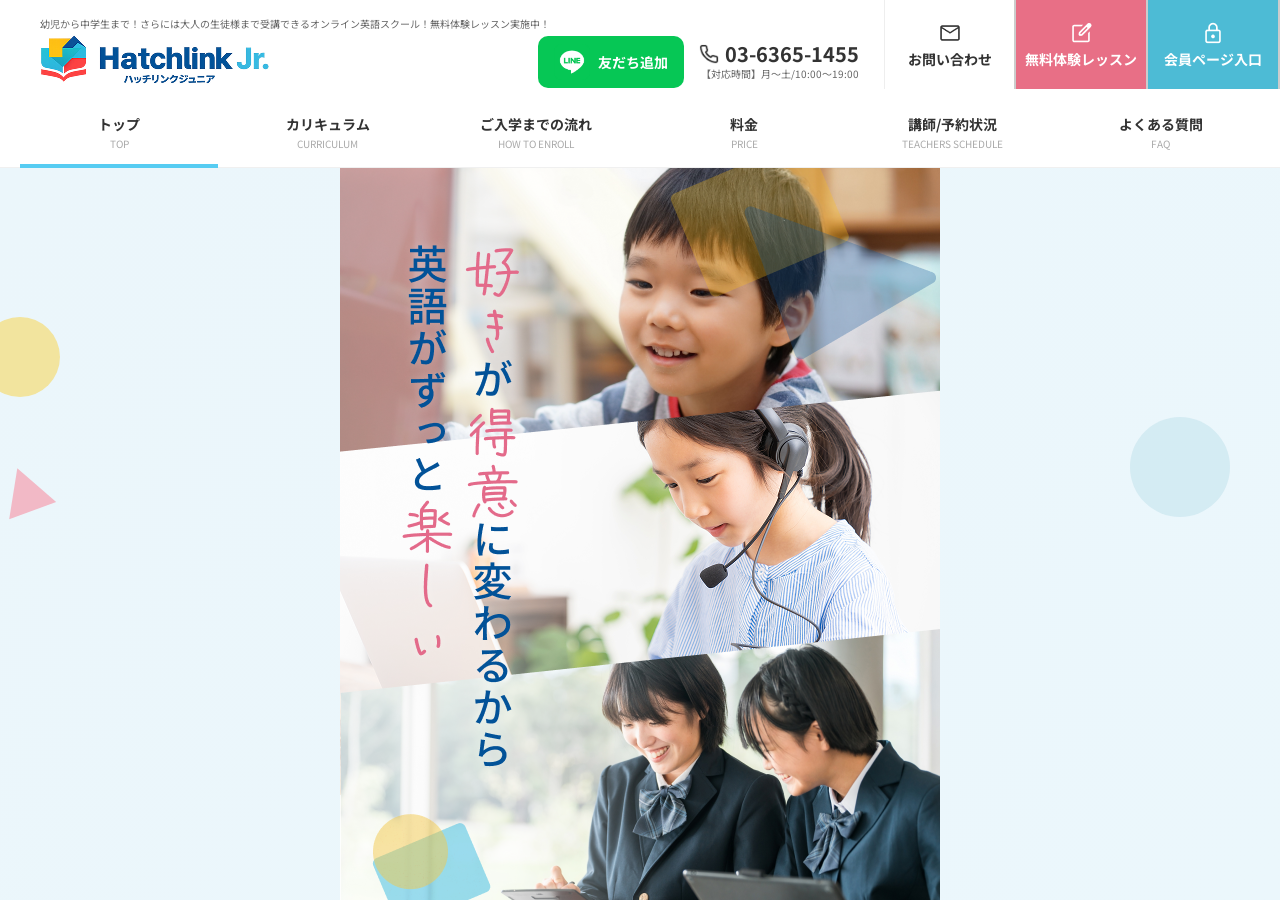
==== index.html @ 466c3172 "responsible" ====
<!DOCTYPE html>
<html lang="ja">
  <head>
    <meta charset="UTF-8" />
    <!-- <meta name="viewport" content="width=device-width, initial-scale=1, maximum-scale=1, user-scalable=no"> -->
    <title>Hatchlink Jr.</title>
    <link
      href="https://fonts.googleapis.com/css2?family=Noto+Sans+JP:wght@400;500;700&family=Oooh+Baby&display=swap"
      rel="stylesheet"
    />
    <link href="https://fonts.googleapis.com/css2?family=Yomogi&display=swap" rel="stylesheet">
    <link rel="stylesheet" href="https://cdnjs.cloudflare.com/ajax/libs/font-awesome/6.0.0-beta3/css/all.min.css">
    <link rel="stylesheet" href="./css/style.css" />
  </head>
  <body >
    <div class="mainfix">
      <div class="mainfix-inner">
        <!-- Header -->
        <header class="site-header">
          <div class="header-inner">
          
            <div class="header-main">
              <p class="top-message">
                幼児から中学生まで！さらには大人の生徒様まで受講できるオンライン英語スクール！無料体験レッスン実施中！
              </p>
    
              <div class="header-main-logo">
                <div class="logo-area">
                  <img src="img/logo.png" alt="Hatchlink Jr." class="logo-img" />
                </div>
                <div class="header-actions">
                  <a href="https://lin.ee/7UckmXd" class="btn-line">
                    <img src="img/line.png" alt="LINE" class="line-img" />
                    友だち追加
                  </a>
                  <div class="mobile-phone-row">
                    <img src="img/phone.png" alt="電話" class="phone-icon">
                    <span class="phone-num">03-6365-1455</span>
                  </div>
                  <div class="header-phone">
                    <div class="phone-row">
                      <img src="img/phone.png" alt="電話" class="phone-icon">
                      <span class="phone-num">03-6365-1455</span>
                    </div>
                    <p class="phone-hours">【対応時間】<br class="br-mobile">月～土/10:00～19:00</p>
                  </div>
                  <div class="action-group">
                    <a href="https://www.hatchlinkjr.com/%E4%BA%8B%E5%8B%99%E5%B1%80%E3%81%8A%E5%95%8F%E3%81%84%E5%90%88%E3%82%8F%E3%81%9B%E3%83%95%E3%82%A9%E3%83%BC%E3%83%A0" class="action-btn btn-contact">
                      <img src="img/Image (2).png" alt="お問い合わせ" class="act-icon">
                      <span class="act-text-first">お問い合わせ</span>
                    </a>
                    <a href="https://www.hatchlinkjr.com/mypage/register" class="action-btn btn-trial">
                      <img src="img/icon_edit.svg fill.png" alt="無料体験レッスン" class="act-icon">
                      <span class="act-text">無料体験レッスン</span>
                    </a>
                    <a href="https://www.hatchlinkjr.com/mypage/login" class="action-btn btn-login">
                      <img src="img/Image (3).png" alt="会員ページ入口" class="act-icon">
                      <span class="act-text">会員ページ入口</span>
                    </a>
                  </div>
                </div>
              </div>
            </div>
            <nav class="main-nav">
              <ul class="main-nav-ul">
                <a href="/">
                  <li class="active">
                    <span class="jp">トップ</span>
                    <span class="en">TOP</span>
                  </li>
                </a>
                <a href="https://www.hatchlinkjr.com/%E3%82%B5%E3%83%BC%E3%83%93%E3%82%B9%E3%81%AB%E3%81%A4%E3%81%84%E3%81%A6">
                  <li>
                    <span class="jp">カリキュラム</span>
                    <span class="en">CURRICULUM</span>
                  </li>
                </a>
                <a href="https://www.hatchlinkjr.com/jr-how-to-enroll">
                  <li>
                    <span class="jp">ご入学までの流れ</span>
                    <span class="en">HOW TO ENROLL</span>
                  </li>
                </a>
                <a href="https://www.hatchlinkjr.com/jr-price-and-course">
                  <li>
                    <span class="jp">料金</span>
                    <span class="en">PRICE</span>
                  </li>
                </a>
                <a href="https://www.hatchlinkjr.com/jr-teachers-schedules">
                  <li>
                    <span class="jp">講師/予約状況</span>
                    <span class="en">TEACHERS SCHEDULE</span>
                  </li>
                </a>
                <a href="https://www.hatchlinkjr.com/faq-%E3%82%88%E3%81%8F%E3%81%82%E3%82%8B%E8%B3%AA%E5%95%8F">
                  <li>
                    <span class="jp">よくある質問</span>
                    <span class="en">FAQ</span>
                  </li>
                </a>
              </ul>
            </nav>
            <div class="mobile-action-row">
              <a href="#" alt="お問い合わせ" class="action-btn btn-horizontal">
                <img src="img/Horizontal Divider.png" alt="お問い合わせ" class="act-icon">
                <span class="act-text-first">メニュー</span>
              </a>
              <a href="https://www.hatchlinkjr.com/%E4%BA%8B%E5%8B%99%E5%B1%80%E3%81%8A%E5%95%8F%E3%81%84%E5%90%88%E3%82%8F%E3%81%9B%E3%83%95%E3%82%A9%E3%83%BC%E3%83%A0" class="action-btn btn-contact">
                <img src="img/Image (2).png" alt="お問い合わせ" class="act-icon">
                <span class="act-text-first">お問い合わせ</span>
              </a>
              <a href="https://www.hatchlinkjr.com/mypage/register" class="action-btn btn-trial">
                <img src="img/icon_edit.svg fill.png" alt="無料体験レッスン" class="act-icon">
                <span class="act-text">無料体験レッスン</span>
              </a>
              <a href="https://www.hatchlinkjr.com/mypage/login" class="action-btn btn-login">
                <img src="img/Image (3).png" alt="会員ページ入口" class="act-icon">
                <span class="act-text">会員ページ入口</span>
              </a>
              </a>
            </div>
            <div class="bl_drawerNav_wrapper" style="top: 163.719px;">
              <button class="bl_drawerClose" type="button" aria-label="メニューを閉じる場合はこちら" aria-hidden="false">メニューを閉じる</button>
              <nav class="bl_drawerNav" aria-hidden="false" id="bl_drawerNav">
                <ul class="bl_drawerList">
                  <li><a href="https://www.hatchlinkjr.com/0116_2/top.html" data-subtitle="TOP">トップ</a></li>
                  <li><a href="https://www.hatchlinkjr.com/%E3%82%B5%E3%83%BC%E3%83%93%E3%82%B9%E3%81%AB%E3%81%A4%E3%81%84%E3%81%A6" data-subtitle="CURRICULUM">カリキュラム</a></li>
                  <li><a href="https://www.hatchlinkjr.com/jr-how-to-enroll" data-subtitle="HOW TO ENROLL">ご入学までの流れ</a></li>
                  <li><a href="https://www.hatchlinkjr.com/jr-price-and-course" data-subtitle="PRICE">料金</a></li>
                  <li><a href="https://www.hatchlinkjr.com/jr-teachers-schedules" data-subtitle="TEACHERS SCHEDULE">講師/予約状況</a></li>
                  <li><a href="https://www.hatchlinkjr.com/faq-%E3%82%88%E3%81%8F%E3%81%82%E3%82%8B%E8%B3%AA%E5%95%8F" data-subtitle="FAQ">よくある質問</a></li>
                </ul>
              </nav>
            </div>
          </div>
        </header>
    
        <!-- Hero Section -->
        <div class="page-grid">
          <div class="left-col" >
            <section class="hero-bg" >
              <div class="shape shape-yellow-circle"></div>
              <div class="shape shape-pink-triangle"></div>
              <div class="shape shape-blue-square"></div>
              <div class="shape shape-blue-circle-small"></div>
    
              <div class="hero-group">
                <div class="hero-text-content">
                  <div class="hero-online">
                    <h1 class="hero-title">オンライン<br>英語スクール</h1>
                    <ul class="point-list">
                      <li>
                        <span class="cursive-point">Point 01</span>
                        幼児〜中学生対象(ファミリーアカウント制度あり)
                      </li>
                      <li>
                        <span class="cursive-point">Point 02</span> 探究学習型アプローチ
                      </li>
                      <li>
                        <span class="cursive-point">Point 03</span>
                        イングリッシュキャンプ定期開催
                      </li>
                    </ul>
                  </div>
                  <div class="main-message">
                    <h2>
                      2026<span class="small">年</span>1<span class="small">月、</span
                      >新・学年別プログラム始動！
                    </h2>
                  </div>
                  <div class="check-list">
                    <p>✓ 文科省新学習指導要領ベース&nbsp;&nbsp;&nbsp;&nbsp;✓ 英検®・英検Jr.®対策レッスン対応</p>
                  </div>
                  <div class="button-center hero-button">
                    <a href="https://www.hatchlinkjr.com/mypage/register" class="btn-curr-cta">
                      <p>無料体験レッスンを受ける</p>
                      <div class="vector-img">
                        <img src="./img/Vector.png" alt="">
                      </div>
                    </a>
                  </div>
                </div>
                
                <div class="allgrades">
                  <div class="grade">
                    <img src="./img/幼児t.png" alt="">
                  </div>
                  <div class="grade">
                    <img src="./img/小1・２t.png" alt="">
                  </div>
                  <div class="grade">
                    <img src="./img/小3・4 (1)t.png" alt="">
                  </div>
                  <div class="grade">
                    <img src="./img/小5・6 (3)t.png" alt="">
                  </div>
                  <div class="grade">
                    <img src="./img/中学生 (1)t.png" alt="">
                  </div>
                </div>
              </div>
            </section>
            <div class="bottom-gray-fill"></div>
          </div>
          <div class="right-col">
            <div class="image-wrapper-pc">
              <img
                src="img/FV-pc.png"
                alt="Smiling Children"
                class="main-visual"
              />
            </div>
            <div class="image-wrapper">
              <img
                src="img/herob2.png"
                alt="Smiling Children"
                class="main-visual"
              />
            </div>
    
    
            <div class="maxwith">
              <div class="maxwith-background">
                <img src="./img/maxwith.png" alt="" class="maxwith-img">
              </div>
    
              <div class="max-hero-text-content">
                <h1 class="max-hero-title">オンライン英語スクール</h1>
                <ul class="max-point-list">
                  <li>
                    <p><span class="max-cursive-point">Point 01</span></p>
                    <p>幼児〜中学生対象(ファミリーアカウント制度あり)</p>
                  </li>
                  <li>
                    <p><span class="max-cursive-point">Point 02</span></p>
                    <p>探究学習型アプローチ</p>
                  </li>
                  <li>
                    <p><span class="max-cursive-point">Point 03</span></p>
                    <p>イングリッシュキャンプ定期開催</p>
                  </li>
                </ul>
                <div class="max-main-message">
                  <h2>
                    2026<span class="small">年</span>1<span class="small">月、</span>新・学年別プログラム始動！
                  </h2>
                </div>
    
                <div class="max-check-list">
                  <p>✓ 文科省新学習指導要領ベース</p>
                  <p>✓ 英検®・英検Jr.®対策レッスン対応</p>
                </div>
                <a href="https://www.hatchlinkjr.com/mypage/register" class="max-hero-cta-btn">
                  <span>無料体験レッスンを受ける&nbsp;</span>
                  <img src="./img/icon_edit.svg fill.png" alt="">
                </a>
              </div>
            </div> 
          
            
            <!-- News Section -->
            <section class="news-section">
              <div class="section-header">
                <span class="section-label">NEWS</span>
                <h3 class="section-title">新着情報</h3>
              </div>
              <div class="news-boder">
                <div class="news-list">
                  <article class="news-item">
                    <div class="news-meta">
                      <span class="date">2025.12.28</span>
                      <span class="tag tag-blue">休校日のお知らせ</span>
                    </div>
                    <p class="news-body">
                      【重要】2025年
                      年末年始のサポート窓口休業のお知らせ　休業日：12月25日（木）、および12月30日（火）〜1月4日（日）／年始は1月5日（月）より順次サポート業務を再開いたします。期間中はご不便をおかけいたしますが、何卒ご理解いただきますようお願い申し上げます。
                    </p>
                  </article>
                  <article class="news-item">
                    <div class="news-meta">
                      <span class="date">2025.12.28</span>
                      <span class="tag tag-blue">おすすめ</span>
                    </div>
                    <p class="news-body">
                      【受付開始!】2026年春ジュニアキャンプinバコロド開催決定&オンライン説明会のご案内
                    </p>
                  </article>
                  <article class="news-item">
                    <div class="news-meta">
                      <span class="date">2025.12.28</span>
                      <span class="tag tag-blue">お知らせ</span>
                    </div>
                    <p class="news-body">ホームページをリニューアルしました</p>
                  </article>
                </div>
              </div>
            </section>
    
            <!-- Curriculum Section -->
            <section class="curriculum-section">
              <div class="curr-header-wrap">
                <div class="section-header">
                  <span class="section-label">CURRICULUM</span>
                  <h3 class="section-title">学年から探す</h3>
                </div>
              </div>
              
              <div class="book-carousel-re">
                <div class="book-card blue">
                  <img src="./img/小5・6.png" alt="">
                </div>
      
                <div class="book-card yellow">
                  <img src="./img/小5・6 (1).png" alt="">
                </div>
      
                <div class="book-card red">
                  <img src="./img/小3・4.png" alt="">
                </div>
                
                <div class="book-card green">
                  <img src="./img/小5・6 (2).png" alt="">
                </div>
      
                <div class="book-card orange">
                  <img src="./img/中学生.png" alt="">
                </div>
              </div>
    
              <div class="curr-footer">
                <p class="curr-note">『できる』が増えたら、次の学年へ</p>
                <div class="button-center">
                  <a href="https://www.hatchlinkjr.com/mypage/register" class="btn-curr-cta">
                    <p>無料体験レッスンを受ける</p>
                    <div class="vector-img">
                      <img src="./img/Vector.png" alt="">
                    </div>
                  </a>
                </div>
              </div>
            </section>
            <section class="threechild-section">
              <img src="./img/threechild.png" alt="" class="threechild-section-img">
            </section>
    
            <!-- Event n etc. Section -->
            <div class="event-voice-cta-container">
              <!-- Event Section -->
              <section class="event-section">
                <div class="event-header">
                  <span class="event-label">| EVENT</span>
                  <h3 class="event-title">イベント情報</h3>
                  <p class="event-desc">
                    ハッチリンクジュニアでは、
                    定期的に楽しく魅力的なイベントを多数開催しています。ぜひチェックしてみてください！
                  </p>
                </div>
                <div class="event-carousel">
                  <div class="event-carousel-wrapper">
                    <div class="carousel-event-image">
                      <img src="./img/carasel2-1.png" alt="交流会イベント">
                    </div>
                    <div class="carousel-event-image">
                      <img src="img/carasel2-2.png" alt="" />
                    </div>
                    <div class="carousel-event-image">
                      <img src="./img/carasel2-3.png" alt="">
                    </div>
                    <div class="carousel-event-image">
                      <img src="./img/carasel2-1.png" alt="交流会イベント">
                    </div>
                    <div class="carousel-event-image">
                      <img src="img/carasel2-2.png" alt="" />
                    </div>
                    <div class="carousel-event-image">
                      <img src="./img/carasel2-3.png" alt="">
                    </div>
                    <div class="carousel-event-image">
                      <img src="./img/carasel2-1.png" alt="交流会イベント">
                    </div>
                    <div class="carousel-event-image">
                      <img src="img/carasel2-2.png" alt="" />
                    </div>
                    <div class="carousel-event-image">
                      <img src="./img/carasel2-3.png" alt="">
                    </div>
                  </div>
                </div>
                
                    <button class="carousel-nav nav-left">
                      <svg width="8" height="14" viewBox="0 0 8 14" fill="none">
                        <path d="M7 1L1 7L7 13" stroke="#56ccf2" stroke-width="2" stroke-linecap="round"/>
                      </svg>
                    </button>
    
                    <button class="carousel-nav nav-right">
                      <svg width="8" height="14" viewBox="0 0 8 14" fill="none">
                        <path d="M1 1L7 7L1 13" stroke="#56ccf2" stroke-width="2" stroke-linecap="round"/>
                      </svg>
                    </button>
                  
                  <!-- Diagonal blue overlay -->
                  <div class="bluetrangle">
                    <img src="./img/bluetrangle.png" alt="">
                  </div>
                </section>
            </div>
    
            <section class="study-section">
              <img src="./img/study(PC).png" alt="" class="study-pc-img">
              <img src="./img/study.png" alt="" class="study-img">
              <img src="./img/study(sp).png" alt="" class="study-sp-img">
            </section>
    
            <!-- Reasons Section -->
              <div class="reasons-header">
                <div class="reasons-label-wrap">
                  <span class="reasons-label">REASONS</span>
                </div>
                <h3 class="reasons-title">
                  選ばれる <span class="num">5</span> つの理由
                </h3>
              </div>
      
              <div class="reason-separator"></div>
      
              <div class="reason-block">
                <div class="reason-num"><img src="./img/01.png" alt=""></div>
                <div class="reason-text-area">
                  <h4 class="reason-head">確かな学習効果</h4>
                  <p class="reason-sub">
                    新学習指導要領をベースにした「使える」カリキュラム
                  </p>
                  <p class="reason-desc">
                    "聞く"、"話す"に加え、学習指導要領で重要視される"読む"、"書く"の力もバランスよく育成。英語４技能を総合的に伸ばすことができます。
                  </p>
                </div>
                <div class="reason-img-area">
                  <img src="img/reason1.png" alt="学習効果" />
                </div>
              </div>
      
              <div class="reason-separator"></div>
      
              <div class="reason-block">
                <div class="reason-num"><img src="./img/02.png" alt=""></div>
                <div class="reason-text-area">
                  <h4 class="reason-head">知的好奇心を刺激</h4>
                  <p class="reason-sub">英語で学ぶ「探究学習」イベント</p>
                  <p class="reason-desc">
                    Science, Coding,
                    Artなど、子どもの「知りたい！」を引き出す特別レッスンを定期開催。英語"を"学ぶだけでなく、英語"で"学ぶ楽しさを体験し、思考力や表現力を育みます。
                  </p>
                </div>
                <div class="reason-img-area">
                  <img src="img/reason2.png" alt="探究学習" />
                </div>
              </div>
      
              <div class="reason-separator"></div>
      
              <div class="reason-block">
                <div class="reason-num"><img src="./img/03.png" alt=""></div>
                <div class="reason-text-area">
                  <h4 class="reason-head">最良の伴走者</h4>
                  <p class="reason-sub">児童専門のプロ講師陣と日本人サポート</p>
                  <p class="reason-desc">
                    採用率5%の厳しい審査をパスした、子ども教育のプロフェッショナルが担当。一人ひとりの個性やレベルに合わせ、明るく楽しく、そして熱心に指導を行います。
                  </p>
                </div>
                <div class="reason-img-area">
                  <img src="img/reason3.png" alt="プロ講師" />
                </div>
              </div>
      
              <div class="reason-separator"></div>
      
              <div class="reason-block">
                <div class="reason-num"><img src="./img/04.png" alt=""></div>
                <div class="reason-text-area">
                  <h4 class="reason-head">無料シェア</h4>
                  <p class="reason-sub">ご家族シェア・兄弟シェア可能</p>
                  <p class="reason-desc">
                    兄弟姉妹、ご両親など、1つのアカウントを家族みんなでシェアできます。無駄なくお得に、家族全員で英会話を楽しむことができます。
                  </p>
                </div>
                <div class="reason-img-area">
                  <img src="img/reason4.png" alt="家族シェア" />
                </div>
              </div>
      
              <div class="reason-separator"></div>
      
              <div class="reason-block">
                <div class="reason-num"><img src="./img/05.png" alt=""></div>
                <div class="reason-text-area">
                  <h4 class="reason-head">英検対策</h4>
                  <p class="reason-sub">
                    初めての英検®︎合格から、その先のアカデミックな英語へ
                  </p>
                  <p class="reason-desc">
                    英検®︎Jr.から英検®︎5級〜2級まで、各レベルに合わせた試験対策レッスンをご用意しました。合格のテクニックだけでなく、実践で"使える"本当の英語力を同時に養います。
                  </p>
                </div>
                <div class="reason-img-area">
                  <img src="img/reason5.png" alt="英検対策" />
                </div>
              </section>
            </div>
            
            <!-- Teachers Section -->
            <section class="teachers-section">
              <img src="./img/Rectangle 62.png" alt="" class="teachers-img">
              <div class="teachers-inner">
                <div class="teachers-header-area">
                  <div class="teachers-header">
                    <div class="teachers-label-wrap">
                      <span class="teachers-label">TEACHERS</span>
                    </div>
                    <h3 class="teachers-title">講師紹介</h3>
                  </div>
                </div>
      
                <div class="teacher-intro-box">
                  <h2>ハッチリンクジュニアの<br />英語講師ってどんな人？</h2>
                  <div class="cloud-abosolute">
                    <img src="./img/cloud.png" alt="">
                  </div>
                </div>
      
                <p class="teacher-lead-text">
                  教員資格保持者を中心に、元気で明るく、子供さんの気持ちによりそう講師陣
                </p>
      
                <div class="teacher-points-list">
                  <div class="point-item">
                    <div class="point-icon-wrapper">
                      <span class="point-check">✔</span>
                    </div>
                    <div class="point-content">
                      <h4 class="point-title">高い英語指導力</h4>
                      <p class="point-desc">
                        教職課程修了者やTESOL・TEFL等の資格を持つ講師が、正確で分かりやすい英語指導を行います。
                      </p>
                    </div>
                  </div>
      
                  <div class="point-item">
                    <div class="point-icon-wrapper">
                      <span class="point-check">✔</span>
                    </div>
                    <div class="point-content">
                      <h4 class="point-title">
                        子どもたちへの指導に情熱を持つ講師陣
                      </h4>
                      <p class="point-desc">
                        子どもたちに英語を教えたいという強い想いを持ち、学びを大切にする姿勢でレッスンを提供します。
                      </p>
                    </div>
                  </div>
      
                  <div class="point-item">
                    <div class="point-icon-wrapper">
                      <span class="point-check">✔</span>
                    </div>
                    <div class="point-content">
                      <h4 class="point-title">
                        子どもが大好きで、目線に立ったレッスン
                      </h4>
                      <p class="point-desc">
                        子どもの気持ちを理解し、一人ひとりのレベルや性格に合わせたやさしく丁寧な指導が特長です。
                      </p>
                    </div>
                  </div>
      
                  <div class="point-item">
                    <div class="point-icon-wrapper">
                      <span class="point-check">✔</span>
                    </div>
                    <div class="point-content">
                      <h4 class="point-title">
                        安心して学べるコミュニケーション力
                      </h4>
                      <p class="point-desc">
                        明るく親しみやすい講師が、英語が初めてのお子さまでも安心して参加できる雰囲気を作ります。
                      </p>
                    </div>
                  </div>
                </div>
      
                <div class="steps-container">
                  <h3 class="steps-main-title">＼ デビューまでのステップ ／</h3>
      
                  <div class="steps-grid">
                    <div class="step-card">
                      <div class="step-header">
                        <span class="step-cursive">Step 01</span>
                        <span class="step-label">厳選な採用基準</span>
                      </div>
                      <div class="step-body">
                        <ul>
                          <li>書類審査</li>
                          <li>２度の面接</li>
                          <li>デモ授業</li>
                        </ul>
                      </div>
                    </div>
      
                    <div class="step-card">
                      <div class="step-header">
                        <span class="step-cursive">Step 02</span>
                        <span class="step-label">OJT研修30時間</span>
                      </div>
                      <div class="step-body">
                        <p class="step-text">
                          日本の子供達へ<br />指導欲・適正の<br />見極め
                        </p>
                      </div>
                    </div>
      
                    <div class="step-card">
                      <div class="step-header">
                        <span class="step-cursive">Step 03</span>
                        <span class="step-label">実地研修50時間</span>
                      </div>
                      <div class="step-body">
                        <p class="step-text">
                          年齢・レベル別<br />コーチング技術<br />の向上
                        </p>
                      </div>
                    </div>
                  </div>
                </div>
              </div>
            </section>
      
            <!-- Satisfaction Section -->
            <section class="satisfaction-section">
              <!-- <div class="satisfaction-section-img"> -->
                <img src="./img/semi.png" alt="" class="satisfaction-header">
              <!-- </div> -->
      
            </section>
            <!-- Promo Side Column Section -->
            <div class="promo-column">     
              <article class="promo-card">
                <div class="promo-img-wrapper"> 
                  <img
                    src="img/computer.png"
                    alt="Family using laptop"
                    class="promo-img"
                  />
                </div>
                <div class="promo-content">
                  <h4 class="promo-sub">1つのアカウントで家族みんな楽しめる！</h4>
                  <h3 class="promo-title">アカウントシェアのご紹介</h3>
      
                  <p class="promo-text">
                    1つの会員アカウントで、ご兄弟、ご家族の方々もご受講が可能です。ハッチリンクジュニアは子供専用オンライン英会話スクールですがお母様、お父様もアカウントを共有し英会話レッスンを受講することが出来ます。
                  </p>
                  <p class="promo-text">
                    例えば月16回プランを選んで、月曜日・水曜日は一番上のお兄ちゃん、金曜日は下のお子さん、土曜日はお父さん！なんてことにも1つのアカウントで可能です。
                  </p>
                  <p class="promo-text">
                    親御様がご受講される際の大人向け英会話教材も多数ご用意しております。
                  </p>
                </div>
              </article>
      
              
              <article class="promo-card">
                <div class="promo-img-wrapper">
                  
                  <img
                    src="./img/promo-test.png"
                    alt="English Test Paper"
                    class="promo-img"
                  />
                </div>
                <div class="promo-content">
                  <h4 class="promo-sub">
                    英検合格のプロが、お子様の「自学自習」を徹底サポート。
                  </h4>
                  <h3 class="promo-title">英検コーチングプログラム</h3>
      
                  <p class="promo-text">
                    オンラインレッスンに「コーチング」をプラス。お子様に合わせた学習計画と丁寧な課題添削で、合格まで迷わせません。苦手なパートを自信に変える、新しい学びのカタチ。
                  </p>
      
                  <div class="promo-btn-wrapper">
                    <a href="#" class="btn-promo-pink">
                      プログラムの全容はこちら <span class="arrow">></span>
                    </a>
                  </div>
                </div>
              </article>
      
                <!-- Voice Section -->
                <section class="voice-section">
                  <div class="voice-header-container">
                    <div class="voice-header">
                      <span class="voice-label">| VOICE</span>
                      <h3 class="voice-title">お客様の声</h3>
                    </div>
                  </div>
      
                  <div class="voice-list">
                    <div class="voice-card left">
                      <p class="voice-text">
                        あんなに人見知りだった子<br />
                        が、今では<span class="marker">先生と笑いながら</span><br />
                        話しています
                      </p>
                      <p class="voice-meta">5歳・母</p>
                    </div>
      
                    <div class="voice-card right">
                      <p class="voice-text">
                        学校の英語の授業で<span class="marker">自信満々</span><br />
                        <span class="marker">に発言している</span>と聞き、驚い<br />
                        ています
                      </p>
                      <p class="voice-meta">小4・父</p>
                      <span class="voice-tail right"></span>
                    </div>
      
                    <div class="voice-card left">
                      <p class="voice-text">
                        <span class="marker">英検準2級に一発合格！</span>本人<br />
                        の興味に合わせた話題を振っ<br />
                        てくれるので、反抗期でも楽<br />
                        しく続いています
                      </p>
                      <p class="voice-meta">中2・母</p>
                    </div>
                  </div>
      
                  <!-- CTA inside voice section -->
                </section>
                <div class="voice-cta-area">
                  <img src="./img/CTA.png" alt="" class="cta-bg-img" />
                  <div class="voice-cta-content">
                    <div class="voice-future">
                      <p>さあ、英語の先にある</p>
                      <p class="voice-future-font">ワクワクする未来へ</p>
                    </div>
                    <p class="voice-cta-desc">
                      まずは2回の無料体験レッスンで、英語が<br />
                      "楽しい"に変わるのを感じてみませんか。
                    </p>
                    <a href="https://www.hatchlinkjr.com/mypage/register" class="btn-voice-cta">
                      <span>無料体験レッスンを受ける&nbsp;</span>
                      <img src="./img/icon_edit.svg fill.png" alt="">
                    </a>
                  </div>
                </div>
      
            <!-- Promo Banners Section -->
      <div class="banner-promo-section">
      
      <div class="banner-top-area">
        <div class="banner-col-left">
          <a href="#" class="promo-link">
            <img src="./img/Link1.png" alt="User Voices" class="banner-img border-style" />
          </a>
          <a href="#" class="promo-link">
            <img src="./img/link5.png" alt="Textbooks" class="banner-img" />
          </a>
          <a href="#" class="promo-link">
            <img src="./img/Link3.png" alt="Campaign" class="banner-img" />
          </a>
        </div>
      
        <div class="banner-col-right">
          <a href="#" class="promo-link">
            <img src="./img/link4.png" alt="Hatchlink Baby" class="banner-img border-style" />
          </a>
        </div>
      </div>
      
      <div class="banner-bottom-area">
        <a href="#" class="promo-link">
          <img src="./img/link1 (1).png" alt="Grade 5-6 Course" class="banner-img border-style" />
        </a>
      </div>
      
      </div>
      <div class="column-footer-section">
      
      <div class="footer-content-gray">
        <div class="footer-top-links">
          <a href="https://www.hatchlinkjr.com/0116_2/top.html">子供英会話TOP</a>
          <a href="https://www.hatchlinkjr.com/mypage/login">会員ページ</a>
          <a href="https://www.hatchlinkjr.com/mypage/register">無料会員登録</a>
        </div>
      
        <div class="footer-cols">
          <div class="fc-left">
            <div class="fc-group">
              <a href="https://www.hatchlinkjr.com/%E3%82%B5%E3%83%BC%E3%83%93%E3%82%B9%E3%81%AB%E3%81%A4%E3%81%84%E3%81%A6">カリキュラム</a>
              <a href="https://www.hatchlinkjr.com/jr-price-and-course">料金</a>
              <a href="https://www.hatchlinkjr.com/jr-how-to-enroll">ご入学までの流れ</a>
              <a href="https://www.hatchlinkjr.com/jr-teachers-schedules">講師紹介</a>
            </div>
      
            <div class="fc-group">
              <a href="https://aoba-bbt.global/">会社概要</a>
              <a href="https://www.hatchlinkjr.com/%E7%89%B9%E5%AE%9A%E5%95%86%E5%8F%96%E5%BC%95%E6%B3%95%E3%81%AB%E5%9F%BA%E3%81%A5%E3%81%8F%E8%A1%A8%E8%A8%98">特定商取引法に基づく表記</a>
              <a href="https://www.hatchlinkjr.com/%E7%89%B9%E5%AE%9A%E5%95%86%E5%8F%96%E5%BC%95%E6%B3%95%E3%81%AB%E5%9F%BA%E3%81%A5%E3%81%8F%E8%A1%A8%E8%A8%98">利用規約</a>
              <a href="https://www.hatchlinkjr.com/%E3%83%97%E3%83%A9%E3%82%A4%E3%83%90%E3%82%B7%E3%83%BC%E3%83%9D%E3%83%AA%E3%82%B7%E3%83%BC">プライバシーポリシー</a>
              <a href="https://www.hatchlinkjr.com/blog/2022%E5%B9%B4%E5%A4%8F%E4%BC%91%E3%81%BF%E3%82%AA%E3%83%B3%E3%83%A9%E3%82%A4%E3%83%B3%E3%82%B8%E3%83%A5%E3%83%8B%E3%82%A2%E3%82%AD%E3%83%A3%E3%83%B3%E3%83%97%E9%96%8B%E5%82%AC%E6%B1%BA%E5%AE%9A/">夏休みオンライン・ジュニアキャンプ</a>
            </div>
      
            <div class="fc-group">
              <a href="https://www.hatchlinkjr.com/%E4%BA%8B%E5%8B%99%E5%B1%80%E3%81%8A%E5%95%8F%E3%81%84%E5%90%88%E3%82%8F%E3%81%9B%E3%83%95%E3%82%A9%E3%83%BC%E3%83%A0">メールでお問い合わせ</a>
              <a href="https://www.facebook.com/hatchlinkjr">Facebook</a>
              <a href="https://www.instagram.com/hatchlink_junior/">Instagram</a>
            </div>
          </div>
      
          <div class="fc-right">
            <div class="fc-group">
              <a href="https://www.hatchlinkjr.com/faq-%E3%82%88%E3%81%8F%E3%81%82%E3%82%8B%E8%B3%AA%E5%95%8F">よくある質問/FAQ</a>
              <a href="https://www.hatchlinkjr.com/%E3%83%86%E3%82%AD%E3%82%B9%E3%83%88%E3%83%96%E3%83%83%E3%82%AF">おすすめ英語教材</a>
            </div>
      
            <div class="fc-group spacer-1">
              <a href="https://www.hatchlinkjr.com/news_release/160">第12回スピーチコンテスト</a>
              <a href="https://www.hatchlinkjr.com/news_release/17">フィリピンの子供達と英語文通</a>
            </div>
      
            <div class="fc-group spacer-2">
              <a href="https://www.hatchlinkjr.com/blog/">公式ブログ</a>
              <a href="https://www.hatchlinkjr.com/%E3%81%8A%E5%8F%8B%E9%81%94%E7%B4%B9%E4%BB%8B%E7%89%B9%E5%85%B8">お友達紹介特典</a>
              <a href="https://www.hatchlinkjr.com/school">学校・塾向けサービス</a>
            </div>
          </div>
        </div>
      
        <div class="footer-ssl-info">
          <p>
            SSLによるセキュリティ通信当サイトでは、お客様が入力された 個人情報を安全に送受信するために、<br>
            SSL (Secure SocketLayer)を利用した 暗号化通信を採用しています
          </p>
        </div>
      </div>
      
      <div class="footer-copyright-bar">
        © 2010-2026 こども専用オンライン英会話 ハッチリンクジュニア
      </div>
      
      </div>
                </div>
          </div>
        </div>
      </div>
    </div>

    <script src="js/top.js"></script>
    <!-- <script>
  document.addEventListener('keydown', function(e) {
    if ((e.ctrlKey || e.metaKey) && (e.key === '+' || e.key === '-' || e.key === '=')) {
        e.preventDefault(); // blocks zoom in/out
    }
});

document.addEventListener('wheel', function(e) {
    if (e.ctrlKey) {
        e.preventDefault(); // blocks zoom with Ctrl + mouse wheel
    }
}, { passive: false });
    </script> -->
  </body>
  
</html>
---- css/style.css ----
/* --- Global Styles --- */
* {
  margin: 0;
  padding: 0;
  box-sizing: border-box;
}


html, body {
  margin: 0;
  padding: 0;
  overflow: hidden;
  width: 100%;
  height: 100%;
}

#wrapper {
  position: fixed;
  top: 0;
  left: 0;
  width: 100%;
  height: 100%;
  background-color: #f0f0f0;
  display: flex;
  justify-content: center;
  align-items: center;
}



body {
  font-family: "Noto Sans JP", sans-serif;
  color: #333;
  background-color: #888;
  padding: 0;
  margin: 0;
  overflow-x: hidden;
  width: 100%;
  max-width: 100%;
  /* overflow-y: hidden; */
}

img {
  display: flex;
}

header {
  padding: 0;
  margin: 0;
}

a {
  text-decoration: none;
  color: inherit;
}

ul {
  list-style: none;
}

.mainfix {
  height: 100vh;          /* 常に画面基準 */															
overflow: hidden;       /* はみ出しを切る */														
position: relative;	
}

.mainfix-inner {
  position: absolute;														
  inset: 0;														
  display: flex;														
  justify-content: center;														
  align-items: center;	
}

/* --- Header --- */
.site-header {
  background: #fff;
  width: 100%;
  border-bottom: 1px solid #f0f0f0;
  position: fixed;
  top: 0;
  left: 0;
  z-index: 100;
}

.header-inner {
  width: 100%;
  margin: 0 auto;
  padding: 0 0 0 20px ;
}

.top-message {
  font-size: 10px;
  color: #666;
  position: absolute;
  top: 16px;
  left: 40px;
  z-index: 100;
}

.header-main {
  display: flex;
  justify-content: space-between;
  align-items: center;
}

.header-main-logo {
  width: 100%;
  display: flex;
  justify-content: space-between;
}

.logo-img {
  height: 50px;
  width: auto;
  margin-top: 35px;
  margin-left: 20px;
}

.header-actions {
  display: flex;
  align-items: center;
  gap: 15px;
  position: relative;
}

.btn-line {
  margin-top: 35px;
  background-color: #06c755;
  color: #fff;
  font-weight: bold;
  font-size: 14px;
  padding: 8px 16px;
  border-radius: 10px;
  display: flex;
  align-items: center;
  gap: 8px;
  transition: opacity 0.2s;
}

.btn-line:hover {
  opacity: 0.9;
}

.study-section img {
  width: 100%;
}

.study-img {
  display: none;
}

.teachers-section img {
  width: 100%;
}

.satisfaction-header {
  width: 100%;
}

.line-img {
  height: 36px;
  width: auto;
  display: block;
}

.header-phone {
  text-align: right;
  margin-top: 35px;
  margin-right: 10px;
}


.hero-button {
  margin-top: 18px !important;
  justify-content: start !important;
}

.phone-row {
  font-size: 20px;
  font-weight: 700;
  line-height: 1;
  display: flex;
  align-items: center;
  gap: 6px;
}

.phone-icon {
  width: 20px;
  height: 20px;
  object-fit: contain;
  display: inline-block;
  vertical-align: middle;
}

.phone-hours {
  font-size: 10px;
  color: #666;
  margin-top: 2px;
}

.action-group {
  display: flex;
}

.action-btn {
  width: 132px;
  height: 89px;
  display: flex;
  flex-direction: column;
  align-items: center;
  justify-content: center;
  font-size: 10px;
  font-weight: 700;
  transition: opacity 0.2s;
  cursor: pointer;
  border-right: 2px solid #CCC;
}

.threechild-section-img {
  width: 100%;
}

.threechild-section {
  width: 100%;
}

.mobile-action-row .action-btn {
  width: 25%;
  /* height: 74px; */
  height: 57px;
}

.mobile-action-row .act-text {
  font-size: 10px;
}

.mobile-action-row .act-text-first {
  font-size: 10px;
}

.mobile-action-row .act-icon {
  margin-bottom: 0px;
  width: 25%;
}

.btn-horizontal .act-icon {
  width: 24px;
}

.action-btn:hover {
  opacity: 0.8;
}

.act-icon {
  font-size: 18px;
  margin-bottom: 4px;
  width: 24px;
  height: 24px;
  object-fit: contain;
  display: inline-block;
  vertical-align: middle;
}

.act-text {
  font-size: 14px;
  font-weight: 700;
  color: #fff;
}

.act-text-first {
  font-size: 14px;
  font-weight: 700;
  color: #333;
}

.btn-contact {
  background: #fff;
  color: #333;
  border-left: 1px solid #eee;
}

.btn-trial {
  background: #e86f86;
  color: #fff;
}

.btn-login {
  background: #4dbbd5;
  color: #fff;
}

.main-nav ul {
  display: flex;
  justify-content: space-between;
}

.main-nav-ul {
  display: flex;
}


.main-nav-ul a {
  width: 16%;
}
.main-nav {
  margin-right: 20px;
}

.main-nav li {
  flex: 1;
  text-align: center;
  padding: 25px 0 16px 0;
  cursor: pointer;
  position: relative;
  transition: all 0.2s;
}

.main-nav li:hover .jp {
  color: #4dbbd5;
}

.main-nav li.active::after {
  content: "";
  position: absolute;
  bottom: -1px;
  left: 0;
  width: 100%;
  height: 4px;
  background: #56ccf2;
}

.main-nav .jp {
  display: block;
  font-size: 14px;
  font-weight: 700;
  color: #333;
}

.main-nav .en {
  display: block;
  font-size: 10px;
  color: #aaa;
  margin-top: 2px;
}

/* --- Layout Grid --- */
.page-grid {
  display: flex;
  width: 100%;
  max-width: 1920px;
  margin: 0 auto;
  background: #fff;
  min-height: 100vh;
  position: relative;
  overflow-x: hidden;
  box-sizing: border-box;
}

.left-col {
  background: linear-gradient(135deg, #ebf6fb 0%, #ebf7fc 100%);
  width: 100%;
  height: 100vh;
  flex-direction: column;
  top: 167px;
  position: fixed;
}

.right-col {
  right: calc(-324.923px + 25.031vw);
  /* right: 0px;  */
  max-width: 760px ; 
  width: calc(100% - 60px);
  background: #fff;
  position: absolute;
  top: 167px;
  /* overflow: visible; */
  z-index: 3;
  box-sizing: border-box;
}

/* --- Hero Section (Left Column) --- */
.hero-bg {
  background: linear-gradient(135deg, #ebf6fb 0%, #ebf7fc 100%);
  padding: 0 calc(-324.923px + 24.031vw);
  width: 100%;
  height: calc(100% - 167px);
  position: relative;
  overflow: hidden;
  display: flex;
  flex-direction: column;
  justify-content: center;
}

.hero-group {
  height: 620px;
  margin-top: auto;
  margin-bottom: auto;
}

.shape {
  position: absolute;
  z-index: 1;
  opacity: 0.8;
}

.shape-yellow-circle {
  width: 80px;
  height: 80px;
  background: #f4e088;
  border-radius: 50%;
  top: 150px;
  left: -20px;
}

.shape-pink-triangle {
  width: 0;
  height: 0;
  border-left: 25px solid transparent;
  border-right: 25px solid transparent;
  border-bottom: 45px solid #f4aab9;
  top: 300px;
  left: 0px;
  transform: rotate(-20deg);
}

.shape-blue-square {
  width: 60px;
  height: 60px;
  background: #6ad3f2;
  bottom: 50px;
  left: 30px;
  transform: rotate(-15deg);
  border-radius: 8px;
  z-index: -1;
}

.shape-blue-circle-small {
  width: 100px;
  height: 100px;
  background: #9fcfdf;
  border-radius: 50%;
  top: 250px;
  right: 50px;
  opacity: 0.3;
}

.hero-text-content {
  position: relative;
  z-index: 2;
  display: flex;
  flex-direction: column;
  justify-content: space-between;
}

.hero-online {
  display: flex;
  width: 724px;
  justify-content: space-between;
  align-items: center;
  gap: 5px;
  padding: 3px 12px;
  background-color: #ffffff;
}

.hero-title {
  color: #005695;
  font-size: 36px;
  font-weight: 700;
}

.point-list li {
  font-size: 18px;
  color: #005695;
  margin-bottom: 8px;
  display: flex;
  align-items: center;
}

.point-list li:last-child{
  margin-bottom: 0;
}

.cursive-point {
  font-family: "Oooh Baby", cursive;
  font-size: 20px;
  color: #88bbd6;
  margin-right: 10px;
  min-width: 60px;
}

.main-message {
  margin: 20px 0 20px;
  color: #005695;
}

.main-message h2 {
  font-size: 36px;
  line-height: 1.4;
  font-weight: 700;
}

.main-message .small {
  font-size: 20px;
}

.check-list p {
  font-size: 22px;
  color: #005695;
  margin-bottom: 8px;
}

.hero-cta-btn {
  display: flex;
  background: #e86f86;
  color: #fff;
  border-radius: 50px;
  margin-top: 30px;
  box-shadow: 0 4px 10px rgba(232, 111, 134, 0.3);
  font-size: 16px;
  transition: transform 0.2s;
  cursor: pointer;
  width: 337px;
  height: 58px;
  font-size: 20px;
  justify-content: center;
  align-items: center;
}

.hero-cta-btn:hover {
  transform: translateY(-2px);
}

.bottom-gray-fill {
  flex-grow: 1;
  background: #999;
  min-height: 400px;
  position: relative;
}

/* --- Hero Image (Right Column) --- */
.image-wrapper {
  position: relative;
  width: 100%;
  display: none;
}

.main-visual {
  width: 100%;
  display: block;
  object-fit: cover;
  z-index: 1;
}

/* --- News Section --- */
.news-section {
  padding: 100px 40px 0;
}

.news-boder {
  border: 1px solid black;
  border-radius: 7px;
  padding: 20px 0;
}

.news-list {
  padding: 0 20px;
  height: 330px;
  overflow-y: auto;
}

.section-header {
  text-align: left;
  margin-bottom: 64px;
}

.section-label {
  display: inline-block;
  color: #005695;
  font-size: 14px;
  font-weight: bold;
  margin-bottom: 5px;
  letter-spacing: 0.05em;
  border-left: 2px solid #005695;
  padding-left: 8px;
  line-height: 1;
}

.section-title {
  color: #005695;
  font-size: 36px;
  font-weight: bold;
  line-height: 1.4;
  margin: 0;
}

.news-item {
  border-bottom: 1px solid #ddd;
  padding-bottom: 20px;
  margin-bottom: 20px;
}

.news-item:last-child {
  border-bottom: none;
}

.news-meta {
  display: flex;
  align-items: center;
  gap: 10px;
  margin-bottom: 8px;
  font-size: 16px;
}

.date {
  color: #666;
}

.tag {
  padding: 3px 10px;
  border-radius: 3px;
  font-size: 11px;
}

.tag-blue {
  width: 136px;
  height: 25px;
  font-size: 14px;
  display: flex;
  justify-content: center;
  align-items: center;
  color: #37BAE0;
  border: 1px solid #37BAE0;
  background-color: rgba(55, 186, 224, 0.3) ;
}

.tag-blue-fill {
  color: #005695;
  background: #bfeaf9;
  font-weight: 700;
}

.news-body {
  font-size: 16px;
  line-height: 1.6;
  color: #333;
}

/* menu */

.bl_drawerNav_wrapper {
  position: fixed !important;
  left: 0;
  top: 177.719px !important;
  z-index: 50;
  width: 58.667%;
  transform: translateX(-100%);
  transition: transform 0.4s ease-in-out;
  height: 100vh;
  overflow-y: auto;
}

.bl_drawerNav_wrapper.is-active {
  transform: translateX(0) !important;
}

.js_body.is_active .bl_drawerNav_wrapper {
  transform: translateX(0) !important;
}

*:where(:not(fieldset, progress, meter)) {
  border-width: 0;
  border-style: solid;
  background-origin: border-box;
  background-repeat: no-repeat;
}


.bl_drawerClose {
  background-color: #F2F4F4;
  border-right: 1px solid #BDBDBD;
  font-size: 12px;
  font-weight: 700;
  line-height: 1.6;
  width: 100%;
  text-align: left;
  padding: 1.0833em 1.9167em 0.902em;
  position: relative;
}

.bl_drawerNav {
  width: 100%;
  background-color: #fff;
  overflow-y: auto;
  margin-top: -1px;
}

.bl_drawerList {
  display: grid;
  grid-auto-columns: 1fr;
  row-gap: 1px;
}

:where(ul, ol) {
  list-style: none;
}

.bl_drawerList a {
  display: flex;
  flex-direction: column-reverse;
  color: #fff;
  font-size: 1.2rem;
  font-weight: 700;
  line-height: 1.5833333333;
  padding: 10px 2em 7px;
}

.bl_drawerList li {
  background-color: #4EBBDF;
}

.bl_drawerList a {
  display: flex;
  flex-direction: column-reverse;
  color: #fff;
  font-size: 12px;
  font-weight: 700;
  line-height: 1.5833333333;
  padding: 10px 2em 7px;
}

.bl_drawerList a::before {
  content: attr(data-subtitle);
  font-family: "Roboto", sans-serif;
  font-size: 10px;
  line-height: 1.6;
  color: rgba(255, 255, 255, 0.5);
  margin-top: -2px;
}

.bl_drawerClose::before, .bl_drawerClose::after {
  content: "";
  width: 18px;
  height: 2px;
  border-radius: 9999px;
  background-color: currentColor;
  display: block;
  position: absolute;
  top: 50%;
  left: auto;
  transform: translate(-50%, -50%);
  text-align: center;
  right: 12%;
}

.bl_drawerClose::before, .bl_drawerClose::after {
  content: "";
  width: 18px;
  height: 2px;
  border-radius: 9999px;
  background-color: currentColor;
  display: block;
  position: absolute;
  top: 50%;
  left: auto;
  transform: translate(-50%, -50%);
  text-align: center;
  right: 12%;
}

.bl_drawerClose::before {
  transform: rotate(-45deg);
}

.bl_drawerClose::after {
  transform: rotate(45deg);
}


.allgrades {
  margin-top: 40px;
  width: 724px;
  display: flex;
  gap: 5px;
}

.grade img {
  width: 100%;
}


/* --- Curriculum Section --- */
.curriculum-section {
  position: relative;
}

.allgrades .grade {
  cursor: pointer;
}

.allgrades .grade :hover{
  transform: translateY(-2px);
  transition: 0.2s;
}

.curr-header-wrap {
  padding: 60px 40px 0;
  margin-bottom: 25px;
}

.book-carousel {
  display: flex;
  gap: 20px;
  overflow-x: auto;
  padding: 20px;
  scrollbar-width: none;
  -ms-overflow-style: none;
  align-items: flex-end;
  scroll-behavior: smooth;
  scroll-snap-type: x mandatory;
}

.book-carousel-re {
  width: 100%;
  padding: 40px;
  gap: 10px;
  display: flex;
  flex-wrap: wrap;
}


.book-card {
  
  scroll-snap-align: center;
  flex-shrink: 0;
  width: 32%;
  /* width: 380px;
  min-width: 380px;
  height: 541px; */
}

.book-carousel::-webkit-scrollbar {
  display: none;
}
.book-card img {
  width: 100%;
  height: 100%;
  object-fit: contain;
  display: block;
}

.book-spine {
  position: absolute;
  left: 12px;
  top: 0;
  bottom: 18px;
  width: 2px;
  background: rgba(0, 0, 0, 0.2);
  z-index: 1;
}

.study-sp-img {
  display: none;
}

.book-grade {
  color: #fff;
  text-align: center;
  font-size: 20px;
  font-weight: 700;
  padding: 20px 10px 15px;
  position: relative;
  z-index: 2;
  text-shadow: 1px 1px 0 rgba(0, 0, 0, 0.1);
}

.grade-small {
  font-size: 13px;
  font-weight: normal;
  margin-left: 2px;
}

.book-image-box {
  width: 160px;
  height: 110px;
  background: #fff;
  border-radius: 12px;
  margin: 0 auto 15px;
  overflow: hidden;
  position: relative;
  z-index: 2;
  border: 2px solid rgba(255, 255, 255, 0.3);
}

.book-image-box img {
  width: 100%;
  height: 100%;
  object-fit: cover;
  object-position: top center;
}

.book-content {
  padding: 0 15px 20px;
  text-align: left;
  color: #fff;
  position: relative;
  z-index: 2;
}

.book-title {
  font-size: 13px;
  font-weight: 700;
  line-height: 1.4;
  margin-bottom: 10px;
  min-height: 36px;
}

.book-desc {
  font-size: 10px;
  line-height: 1.6;
  opacity: 0.95;
  font-weight: 400;
}

.curr-controls {
  display: flex;
  justify-content: center;
  align-items: center;
  gap: 15px;
  margin-top: 10px;
}

.arrow-btn {
  width: 48px;
  height: 48px;
  border-radius: 50%;
  border: 1px solid #56ccf2;
  background: #fff;
  color: #56ccf2;
  cursor: pointer;
  font-size: 16px;
  transition: all 0.2s;
}

.arrow-btn:hover {
  background: #56ccf2;
  color: #fff;
}

.dots {
  display: flex;
  gap: 18px;
}

.dot {
  width: 10px;
  height: 10px;
  background: #ddd;
  border-radius: 50%;
  cursor: pointer;
  transition: background 0.3s ease;
}

.dot:hover {
  background: #56ccf2;
  opacity: 0.7;
}

.dot.active {
  background: #56ccf2;
}

.curr-footer {
  text-align: center;
  margin-top: 50px;
}

.button-center {
  display: flex;
  justify-content: center;
}

.curr-note {
  font-size: 20px;
  margin-bottom: 24px;
  color: #333;
}

.btn-curr-cta {
  display: flex;
  justify-content: center;
  align-items: center;
  background: #e86f86;
  width: 330px;
  height: 58px;
  gap: 8px;
  font-size: 20px;
  color: #fff;
  padding: 12px 30px;
  border-radius: 30px;
  font-weight: 500;
  box-shadow: 0 3px 8px rgba(232, 111, 134, 0.3);
  transition: transform 0.2s;
  cursor: pointer;
}

.vector-img {
  width: 19.3px;
  height: 19.3px;
  display: flex;
  align-items: center;
}

.btn-curr-cta:hover {
  transform: translateY(-2px);
}

/* --- Evolution Section --- */
.evolution-section {
  background: linear-gradient(to bottom, #bde6f6, #a4d9ec);
  position: relative;
  padding: 40px 20px;
  overflow: hidden;
}

.evo-inner {
  width: 570px;
  margin: 0 auto;
  position: relative;
  padding-top: 40px;
}

.evo-top-visual {
  width: 100%;
  margin-bottom: 30px;
}

.evo-top-visual img {
  width: 100%;
  height: auto;
  border-radius: 12px;
  display: block;
  box-shadow: 0 4px 12px rgba(0, 0, 0, 0.05);
}

.evo-header {
  margin-bottom: 40px;
  text-align: left;
}

.evo-title {
  font-size: 2.1rem;
  font-weight: 700;
  line-height: 1.4;
  margin-bottom: 20px;
  background: linear-gradient(to bottom, #37bae0, #005695);
  -webkit-background-clip: text;
  background-clip: text;
  color: transparent;
  -webkit-text-fill-color: transparent;
}

.evo-title span:nth-child(2) {
  color: #005695;
  opacity: 1;
}

.evo-lead {
  font-size: 1rem;
  color: black;
  margin-bottom: 0;
  opacity: 1;
  font-weight: 400;
  line-height: 1.7;
}

.evo-block {
  background: none;
  border-radius: 12px;
  /* overflow: visible; */
  position: relative;
  width: 100%;
  margin-bottom: 40px;
  box-sizing: border-box;
  z-index: 2;
}

.evo-img {
  width: 100%;
  display: block;
  border-radius: 12px;
}

#ei1 {
  margin-left: -60px;
}

#el1 {
  margin-right: 60px;
}

#ei2 {
  margin-left: 40px;
}

#el2 {
  margin-right: 392px;
}

#ei3 {
  margin-left: -60px;
}

#el3 {
  margin-right: 60px;
}

.evo-label {
  position: absolute;
  right: 0;
  bottom: 220px;
  background: #b6e2f3;
  color: #222;
  font-size: 1.2rem;
  font-weight: 500;
  padding: 10px 24px 10px 18px;
  border-radius: 0 0 12px 0;
  box-shadow: 0 2px 8px rgba(0, 0, 0, 0.03);
  font-family: "Noto Sans JP", sans-serif;
  transform: translateY(50%);
}

.evo-label-small {
  font-size: 1rem;
  color: #444;
  margin-left: 6px;
}

.evo-block-content {
  margin-top: 40px;
  margin-bottom: 0;
}

.evo-block-lead {
  color: black;
  font-size: 1.05rem;
  margin-bottom: 8px;
  font-weight: 500;
}

.evo-block-title {
  color: black;
  font-size: 1.4rem;
  font-weight: 700;
  margin-bottom: 10px;
  letter-spacing: 0.02em;
}

.evo-block-desc {
  color: black;
  font-size: 1rem;
  line-height: 1.7;
  font-weight: 400;
}

.evo-block-2 .evo-label,
.evo-block-3 .evo-label {
  transform: translateY(50%);
}

.evo-dashed {
  width: 100%;
  height: 60px;
  position: relative;
  margin-bottom: -20px;
  z-index: 1;
}

.evo-dashed-1:before,
.evo-dashed-2:before {
  content: "";
  display: block;
  position: absolute;
  left: 50px;
  right: 50px;
  top: 0;
  height: 100%;
  border-left: 2px dashed #fff;
  border-radius: 0 0 40px 40px;
}

.evo-dashed-1:before {
  left: 80px;
  right: 80px;
}
.evo-dashed-2:before {
  left: 120px;
  right: 120px;
}

.evo-block-2,
.evo-block-3 {
  margin-top: 60px;
}

/* --- Reasons Section --- */
.reasons-section {
  background: #fff;
  position: relative;
  padding-bottom: 60px;
}

.reasons-top-decoration {
  position: absolute;
  top: -1px;
  left: 0;
  width: 100%;
  height: 70px;
  z-index: 1;
}

.reasons-top-decoration svg {
  display: block;
  width: 100%;
  height: 100%;
}

.reasons-header {
  padding: 100px 40px 70px;
  position: relative;
  z-index: 2;
  text-align: left;
}

.reasons-label-wrap {
  display: flex;
  align-items: center;
  margin-bottom: 12px;
}

.reasons-label-wrap::before {
  content: "";
  display: block;
  width: 4px;
  height: 16px;
  background: #005695;
  margin-right: 10px;
}

.reasons-label {
  font-size: 14px;
  font-weight: 700;
  color: #005695;
  letter-spacing: 0.1em;
  line-height: 1;
  font-family: sans-serif;
}

.reasons-title {
  font-size: 32px;
  font-weight: 700;
  color: #005695;
  margin: 0;
  line-height: 1.4;
  letter-spacing: 0.05em;
}

.reasons-title .num {
  font-size: 36px;
  font-family: "Noto Sans JP", sans-serif;
  margin: 0 2px;
}

.reason-block {
  position: relative;
  padding: 40px 40px 20px;
}

.reason-num {
  position: absolute;
  top: -45px;
  right: 10px;
  font-size: 128px;
  font-weight: 900;
  line-height: 1;
  color: #fff;
  -webkit-text-stroke: 1px #025298;
  text-shadow: 2px 2px 0 #bcecfb;
  z-index: 1;
  font-family: sans-serif;
  letter-spacing: -0.05em;
}

.reason-text-area {
  position: relative;
  z-index: 2;
  margin-bottom: 25px;
}

.reason-head {
  color: #005695;
  font-size: 32px;
  font-weight: 700;
  margin-bottom: 8px;
  letter-spacing: 0.05em;
}

.reason-sub {
  color: #005695;
  font-size: 20px;
  font-weight: 700;
  margin-bottom: 15px;
}

.reason-desc {
  font-size: 16px;
  line-height: 1.8;
  color: #333;
  text-align: justify;
}

.reason-img-area {
  width: 100%;
  padding: 0 20px;
  text-align: center;
}

.reason-img-area img {
  max-width: 100%;
  height: auto;
  display: block;
  margin: 0 auto;
}

.reason-separator {
  /* padding-inline: 20px; */
  width: 100%;
  height: 60px;
  position: relative;
  overflow: hidden;
  margin-top: 10px;
  margin-bottom: 10px;
}

.reason-separator::after {
  content: "";
  position: absolute;
  top: 50%;
  left: -10%;
  width: 120%;
  height: 1px;
  background: #DCDCDC;
  transform: rotate(-8deg);
}

/* --- Teachers Section --- */
.teachers-section {
  background-color: rgba(2, 82, 152, 0.35);
  position: relative;
  padding-bottom: 60px;
  color: #333;
}

.teachers-top-decoration {
  position: absolute;
  top: -1px;
  left: 0;
  width: 100%;
  height: 50px;
  z-index: 1;
}

.teachers-top-decoration svg {
  display: block;
  width: 100%;
  height: 100%;
}

.teachers-inner {
  padding: 100px 40px 0;
  position: relative;
  z-index: 2;
}

.teachers-header-area {
  position: relative;
  margin-bottom: 30px;
}

.teachers-header {
  text-align: left;
}

.teachers-label-wrap {
  display: flex;
  align-items: center;
  margin-bottom: 8px;
}

.teachers-label-wrap::before {
  content: "";
  display: block;
  width: 2px;
  height: 16px;
  background: #02529859;
  margin-right: 10px;
}

.teachers-label {
  font-size: 14px;
  font-weight: 700;
  color: #005695;
  letter-spacing: 0.05em;
  font-family: sans-serif;
}

.teachers-title {
  font-size: 32px;
  font-weight: 700;
  color: #005695;
  margin: 0;
  letter-spacing: 0.05em;
}

.cloud-decoration {
  width: 80px;
  height: 30px;
  background: rgba(255, 255, 255, 0.4);
  border-radius: 50px;
  position: absolute;
  top: 0;
  right: 20px;
}

.cloud-decoration::after,
.cloud-decoration::before {
  content: "";
  position: absolute;
  background: inherit;
  border-radius: 50%;
}

.cloud-decoration::after {
  width: 40px;
  height: 40px;
  top: -20px;
  left: 10px;
}

.cloud-decoration::before {
  width: 30px;
  height: 30px;
  top: -10px;
  right: 10px;
}

.teacher-intro-box {
  background: #fff;
  max-width: 330px;
  width: 100%;
  height: 102px;
  /* padding: 20px; */
  text-align: center;
  margin-bottom: 25px;
  box-shadow: 0 4px 0 rgba(0, 0, 0, 0.05);
  margin-inline: auto;
  margin-top: 65px;
  display: flex;
  justify-content: center;
  align-items: center;
  position: relative;
}

.cloud-abosolute {
  position: absolute;
  right: -60px;
  top: -120px;
}

.teacher-intro-box h2 {
  color: #37BAE0;
  font-size: 24px;
  line-height: 1.5;
  font-weight: 700;
  margin: 0;
}

.teacher-lead-text {
  padding: 0px 20px;
  font-size: 16px;
  font-weight: 700;
  color: #333;
  margin-bottom: 30px;
  line-height: 1.6;
}

.teacher-points-list {
  padding: 0px 20px;
  display: flex;
  flex-direction: column;
  gap: 20px;
  margin-bottom: 50px;
}

.point-item {
  display: flex;
  gap: 15px;
  align-items: flex-start;
}

.point-icon-wrapper {
  flex-shrink: 0;
  width: 24px;
  height: 24px;
  background: #005695;
  border-radius: 50%;
  display: flex;
  align-items: center;
  justify-content: center;
  margin-top: 2px;
}

.point-check {
  color: #fff;
  font-size: 14px;
  font-weight: bold;
}

.point-content {
  text-align: left;
}

.point-title {
  color: #005695;
  font-size: 20px;
  font-weight: 700;
  margin-bottom: 6px;
}

.point-desc {
  font-size: 16px;
  line-height: 1.6;
  color: #005695;
}

.steps-container {
  text-align: center;
}

.steps-main-title {
  color: #fff;
  font-size: 24px;
  font-weight: 700;
  margin-bottom: 20px;
  letter-spacing: 0.05em;
}

.steps-grid {
  display: flex;
  justify-content: space-between;
  gap: 10px;
  /* width: 480px; */
}

.step-card {
  flex: 1;
  background: #fff;
  border-radius: 8px;
  overflow: hidden;
  box-shadow: 0 4px 6px rgba(0, 0, 0, 0.1);
  display: flex;
  flex-direction: column;
}

.step-header {
  padding: 10px 5px;
  text-align: center;
  color: #fff;
}

.step-card:nth-child(1) .step-header {
  background: #37BAE0;
}

.step-card:nth-child(2) .step-header {
  background: #1D86BC;
}

.step-card:nth-child(3) .step-header {
  background: #025298;
}

.step-cursive {
  display: block;
  font-family: "Oooh Baby", cursive;
  font-size: 20px;
  margin-bottom: 2px;
}

.step-label {
  display: block;
  font-size: 16px;
}

.step-body {
  padding: 15px 5px;
  flex-grow: 1;
  display: flex;
  align-items: center;
  justify-content: center;
  font-size: 16px;
  color: #333;
  line-height: 1.5;
}

.step-body ul {
  text-align: left;
  padding-left: 15px;
}

.step-body li {
  list-style-type: disc;
  margin-bottom: 3px;
}

.step-text {
  text-align: left;
}

/* --- Satisfaction Section --- */

.satisfaction-section {
  padding: 0;
  font-family: 'Noto Sans JP', sans-serif;
  box-sizing: border-box;
  position: relative;
}

.satisfaction-curve {
  position: absolute;
  top: 0;
  background-color: #aebdce;
  width: 100%;
  height: 30px;
}

.satisfaction-curve svg {
  position: absolute;
  bottom: 0;
  left: 0;
  width: 100%;
  height: 100%;
}

.satisfaction-arch {
  background: #f5f4ef;
  padding: 45px 25px 50px;
  text-align: center;
  width: 100%;
  position: relative;
  box-sizing: border-box;
}


.sat-header-img {
  max-width: 300px;
  width: 100%;
  height: auto;
  display: block;
  margin: 0 auto;
}

.sat-chart-wrapper {
  margin: 0 auto 25px;
  max-width: 260px;
  position: relative;
}

.sat-chart-img {
  width: 100%;
  height: auto;
  display: block;
}

.sat-feedback-box {
  border: 2px solid #d4a853;
  border-radius: 4px;
  padding: 28px 18px 18px;
  text-align: left;
  max-width: 380px;
  margin: 0 auto 10px;
  background: #fff;
  position: relative;
  box-sizing: border-box;
}

.sat-box-title {
  color: #d4a853;
  font-size: 12px;
  font-weight: 700;
  position: absolute;
  top: -10px;
  left: 50%;
  transform: translateX(-50%);
  background: #fff;
  padding: 0 10px;
  margin: 0;
  white-space: nowrap;
}

.sat-list {
  list-style: none;
  font-size: 11px;
  color: #333;
  line-height: 2;
  padding: 0;
  margin: 0;
}

.sat-list li {
  position: relative;
  padding-left: 14px;
  margin-bottom: 0;
}

.sat-list li::before {
  content: "・";
  position: absolute;
  left: 0;
  top: 0;
  font-weight: bold;
}

.sat-note {
  font-size: 8px;
  color: #999;
  text-align: right;
  margin-top: 12px;
  display: block;
}

.experience-area {
  position: relative;
  margin-top: 35px;
  padding-top: 0;
}

.exp-bubble-wrapper {
  position: absolute;
  top: -30px;
  left: 8%;
  width: 75px;
  transform: rotate(-10deg);
  z-index: 10;
}

.exp-bubble-img {
  width: 100%;
  height: auto;
  display: block;
}

.exp-title-img {
  max-width: 280px;
  width: 100%;
  height: auto;
  display: block;
  margin: 0 auto 25px;
}

.exp-books-grid {
  display: flex;
  justify-content: center;
  gap: 15px;
  padding: 0 10px;
}

.exp-book-item {
  width: 45%;
  max-width: 150px;
}

.exp-book-img {
  width: 100%;
  height: auto;
  display: block;
}

@media (max-width: 480px) {
  .satisfaction-curve {
    height: 20px;
  }

  .satisfaction-arch {
    padding: 35px 15px 40px;
  }

  .sat-box-title {
    font-size: 10px;
  }

  .sat-feedback-box {
    padding: 22px 12px 12px;
    max-width: 95%;
  }

  .sat-list {
    font-size: 10px;
  }

  .exp-bubble-wrapper {
    left: 2%;
    width: 65px;
    top: -22px;
  }

  .exp-title-img {
    max-width: 240px;
  }
}

/* --- Promo Column Section --- */

.promo-column {
  width: 100%;
  display: flex;
  flex-direction: column;
}

.promo-card {
  width: 100%;
  background-color: #666666;
  color: #fff;
}

/* Image Handling */
.promo-img-wrapper {
  width: 100%;

  height: auto;
  overflow: hidden;
}

.promo-img {
  width: 100%;
  height: auto;
  display: block;
  object-fit: cover;
}

.promo-content {
  padding: 50px 40px;
}

.promo-sub {
  color: white;
  font-size: 20px;
  margin-bottom: 5px;
  opacity: 0.95;
  line-height: 1.4;
}

.promo-title {
  color: white;
  font-size: 32px;
  font-weight: 700;
  margin-bottom: 25px;
  line-height: 1.4;
}

.promo-text {
  color: white;
  font-size: 16px;
  line-height: 1.8;
  margin-bottom: 20px;
  text-align: justify;
  opacity: 0.9;
}

.promo-text:last-of-type {
  margin-bottom: 0;
}

.promo-btn-wrapper {
  margin-top: 60px;
  text-align: center;
}

.btn-promo-pink {
  display: inline-flex;
  align-items: center;
  justify-content: center;
  background: #fff;
  color: #e86f86;
  border: 2px solid #e86f86;
  border-radius: 50px;
  padding: 12px 30px;
  font-size: 20px;
  font-weight: 700;
  text-decoration: none;
  transition: all 0.3s ease;
  width: 100%;
  max-width: 336px;
  height: 58px;
}

.btn-promo-pink .arrow {
  margin-left: 8px;
  font-family: sans-serif;
  font-weight: bold;
}

.btn-promo-pink:hover {
  background: #e86f86;
  color: #fff;
}

/* --- Event n etc.. section --- */

.event-voice-cta-container {
  width: 100%;
  display: flex;
  flex-direction: column;
}

.event-section {
  position: relative;
  background: #fff;
  padding: 100px 40px 0;
  z-index: 3;
}

.event-header {
  margin-bottom: 56px;
  text-align: left;
}

.event-label {
  display: block;
  font-size: 14px;
  color: #005695;
  font-weight: 700;
  margin-bottom: 5px;
  letter-spacing: 0.05em;
}

.event-title {
  font-size: 36px;
  color: #005695;
  font-weight: 700;
  margin-bottom: 70px;
}

.event-desc {
  font-size: 20px;
  line-height: 1.7;
  color: #333;
  letter-spacing: 0.5px;
  text-align: center;
}

.bluetrangle {
  width: 100%;
  position: absolute;
  bottom: 0px;
  left: 0;
  z-index: -10;
  margin-bottom: -1px;
}

.bluetrangle img{
  width: 100%;
}
/* Event Carousel */
.event-carousel {
  max-width: 407px;
  width: 100%;
  margin-inline: auto;
  overflow: hidden;
  flex: 1;
  position: relative;
  display: flex;
  align-items: center;
  justify-content: center;
  padding: 0 10px;
}

.event-carousel-wrapper {
  display: flex;
  align-items: flex-start;
  transition: transform 1s ease-in-out;
  will-change: transform;
  cursor: grab;
  height: 188px;
  margin-bottom: 100px;
}

.event-carousel-wrapper:active {
  cursor: grabbing;
}

.carousel-event-image {
  width: 434px ;
  width: 100%;
  flex-shrink: 0;
}

.carousel-event-image img {
  width: 100%;
  height: auto;
  display: block;
}

.carousel-nav {
  position: absolute;
  top: 74%;
  transform: translateY(-50%);
  width: 40px;
  height: 40px;
  border-radius: 50%;
  border: 2px solid #56ccf2;
  background: rgba(255, 255, 255, 0.95);
  cursor: pointer;
  z-index: 10;
  display: flex;
  align-items: center;
  justify-content: center;
  padding: 0;
  transition: all 0.2s;
}

.carousel-nav:hover {
  background: #56ccf2;
}

.carousel-nav:hover svg path {
  stroke: #fff;
}

.nav-left {
  left: 20px;
}

.nav-right {
  right: 20px;
}

.carousel-main-slide {
  width: 100%;
  max-width: 240px;
  border-radius: 8px;
  overflow: hidden;
  box-shadow: 0 4px 15px rgba(0, 0, 0, 0.15);
}

.carousel-main-slide img {
  width: 100%;
  height: auto;
  display: block;
}

.carousel-right-thumbs {
  width: 70px;
  display: flex;
  flex-direction: column;
  gap: 4px;
  flex-shrink: 0;
  padding-top: 10px;
}

.carousel-right-thumbs img {
  width: 100%;
  height: 70px;
  object-fit: cover;
  border-radius: 4px;
}

/* Diagonal blue slice */
.diagonal-blue-slice {
  position: absolute;
  bottom: 0;
  left: 0;
  right: 0;
  height: 120px;
  background: #005695;
  clip-path: polygon(0 60%, 100% 0, 100% 100%, 0 100%);
  z-index: 1;
}

.voice-section {
  background: #025298;
  position: relative;
  padding: 40px 40px;
  z-index: 2;
}

.voice-header-container {
  display: flex;
  justify-content: end;
}
.voice-header {
  margin-bottom: 20px;
  color: #fff;
  padding-right: 5px;
}

.voice-label {
  display: block;
  font-size: 14px;
  font-weight: 700;
  margin-bottom: 2px;
  opacity: 0.8;
  letter-spacing: 0.1em;
}

.voice-title {
  font-size: 36px;
  font-weight: 700;
}

.voice-list {
  display: flex;
  flex-direction: column;
  gap: 28px;
}

.voice-card {
  background: #fff;
  border-radius: 10px;
  padding: 24px 20px 20px;
  max-width: 82%;
  position: relative;
  width: 252px;
  font-size: 16px;
}

.voice-card.left {
  align-self: flex-start;
  margin-left: 8px;
  border-bottom-left-radius: 4px;
}

.voice-card.right {
  align-self: flex-end;
  margin-right: 8px;
  border-bottom-right-radius: 4px;
}

.voice-tail {
  position: absolute;
  bottom: -12px;
  width: 0;
  height: 0;
  border-style: solid;
}

.voice-tail.left {
  left: 0;
  border-width: 12px 14px 0 0;
  border-color: #fff transparent transparent transparent;
}

.voice-text {
  font-size: 16px;
  line-height: 1.85;
  color: #333;
  /* margin-bottom: 12px; */
  font-weight: 500;
}

.marker {
  background: linear-gradient(transparent 50%, #ffe066 50%);
  font-weight: 700;
  padding: 0 2px;
}

.voice-meta {
  font-size: 12px;
  color: #777;
  text-align: right;
  font-weight: 500;
}


/* CTA Area with background image */
.voice-cta-area {
  position: relative;
  padding: 70px 0px 70px;
  overflow: hidden;
  width: 100%;
  min-height: 477px;
  display: flex;
  /* align-items: center; */
  justify-content: center;
  margin-top: -1px;
}

.cta-bg-img {
  display: flex;
  position: absolute;
  top: 0;
  left: 0;
  width: 100%;
  height: 100%;
  object-fit: cover;
  object-position: center top;
  z-index: 1;
}

.voice-cta-content {
  position: relative;
  z-index: 2;
  text-align: center;
  display: flex;
  flex-direction: column;
  justify-content: space-between;
  align-items: center;
}

.voice-future {
  font-size: 42px;
  color: #ffffff;
  font-weight: 500;
}

.voice-future-font {
  font-weight: 600;
  margin-top: 10px;
  font-size: 50px;
  letter-spacing: 2px;
  font-family: "Yomogi", cursive;
}

.voice-cta-title {
  font-size: 22px;
  font-weight: 700;
  color: #fff;
  margin-bottom: 5px;
  line-height: 1.4;
  text-shadow: 0 2px 10px rgba(0, 0, 0, 0.4);
}

.cta-highlight {
  font-family: "Oooh Baby", cursive;
  font-size: 40px;
  font-weight: 400;
  display: block;
  margin-top: 5px;
  margin-bottom: 18px;
  text-shadow: 0 2px 10px rgba(0, 0, 0, 0.4);
}

.voice-cta-desc {
  font-size: 16px;
  color: #fff;
  margin-bottom: 28px;
  line-height: 1.8;
  text-shadow: 0 1px 6px rgba(0, 0, 0, 0.4);
}

.btn-voice-cta {
  display: inline-flex;
  align-items: center;
  justify-content: center;
  gap: 8px;
  background: linear-gradient(135deg, #f06292 0%, #ec407a 100%);
  color: #fff;
  font-weight: 700;
  padding: 16px 36px;
  border-radius: 50px;
  font-size: 20px;
  box-shadow: 0 4px 18px rgba(236, 64, 122, 0.5);
  transition: all 0.2s;
  text-decoration: none;
}

.btn-voice-cta:hover {
  transform: translateY(-2px);
  box-shadow: 0 6px 22px rgba(236, 64, 122, 0.6);
}

.arrow-icon {
  font-size: 16px;
}

/* --- Promo Banners Section --- */

.banner-promo-section {
  width: 100%;
  padding: 100px 40px 40px;
  display: flex;
  flex-direction: column;
  gap: 15px;
}

.banner-top-area {
  display: flex;
  gap: 15px;
  align-items: flex-start;
}

.banner-col-left {
  flex: 1;
  display: flex;
  flex-direction: column;
  gap: 15px;
}

.banner-col-right {
  flex: 1;
}

.promo-link {
  display: block;
  width: 100%;
  transition: opacity 0.2s, transform 0.2s;
}

.promo-link:hover {
  opacity: 0.9;
  transform: translateY(-2px);
}

.banner-img {
  width: 100%;
  display: block;
  border-radius: 8px;
  box-shadow: 0 2px 5px rgba(0, 0, 0, 0.05);
}

.border-style {
  border: 1px solid #ddd;
  box-sizing: border-box;
}

.banner-bottom-area {
  width: 100%;
}

/* --- Footer Section --- */

.column-footer-section {
  width: 100%;
  margin-top: 50px;
  background-color: #f2f2f2;
}

.footer-content-gray {
  padding: 40px 40px 20px;
  color: #444;
  font-size: 14px;
}

.footer-content-gray a {
  display: block;
  text-decoration: none;
  color: #444;
  margin-bottom: 8px;
  line-height: 1.4;
  transition: opacity 0.2s;
}

.footer-content-gray a:hover {
  text-decoration: underline;
  opacity: 0.7;
}

.footer-top-links {
  margin-bottom: 40px;
}


.footer-cols {
  display: flex;
}

.fc-left,
.fc-right {
  width: 50%;
}

.fc-group {
  margin-bottom: 30px;
}

.spacer-1 {
  margin-top: 72px;
}

.spacer-2 {
  margin-top: 72px;
}

.footer-ssl-info {
  margin-top: 20px;
  border-top: 1px solid #ddd;
  padding-top: 20px;
}

.footer-ssl-info p {
  font-size: 14px;
  color: #666;
  line-height: 1.5;
}

.footer-copyright-bar {
  background-color: #56ccf2;
  color: #fff;
  text-align: center;
  padding: 15px 0;
  font-size: 12px;
  font-weight: 700;
}

.br-mobile {
  display: none;
}

.mobile-phone-row {
  display: none;
}

.maxwith {
  display: none;
}

/* ==========================================================================
   MOBILE RESPONSIVE STYLES
   ========================================================================== */

/* --- Mobile Header Elements (hidden on desktop) --- */
.mobile-header-actions {
  display: none;
}

.mobile-action-row {
  display: none;
}

@media (max-width: 1600px) {
  .right-col {
    right: 40px;
  }

  .hero-bg {
    padding: 45px 40px;
  }
}

@media (max-width: 1490px) {
  .right-col {
    right: 20px;
  }

  .hero-bg {
    padding: 45px 20px;
  }
}

@media (max-width: 1740px) {
  .right-col {
    width: 680px;
  }
}

@media (max-width: 1439px) {
  .right-col {
    right: 0px;
  }
  .hero-title {
    font-size: 32px;
  }

  .main-message h2 {
    font-size: 32px;
  }

  .hero-bg {
    padding: 45px 20px;
  }
}

@media (max-width: 1420px) {
 
  .right-col {
    right: 30px;
    width: 600px;
  }

  .max-hero-title {
    color: white;
    font-size: 33px;
    font-weight: 680;
    margin-bottom: 24px;
  }
  
  .hero-online {
    display: flex;
    width: 680px;
    justify-content: space-between;
    align-items: center;
    gap: 5px;
    padding: 3px 12px;
    background-color: #ffffff;
  }  

  .allgrades {
    width: 680px;
  }

  .point-list li {
    font-size: 16px;
  }

  .check-list {
    font-size: 20px;
  }

  .hero-bg {
    padding-inline: 30px;
  }
  
}

@media (max-width: 1300px) {

  .hero-text-content {
    display: none;
  }

  .allgrades {
    display: none !important;
  }


  .right-col {
    width: 600px;
    left: 50%;
    transform: translateX(-50%);
  }

  .maxwith {
    display: block;
    width: 100%;
    position: relative;
  }

  .maxwith-background {
    position: absolute;
    top: 0;
    z-index: -1;
    width: 100%;
    height: 761px;
  }

   .maxwith-img {
    width: 100%;
    height: 100%;
    z-index: -2;
  }

  .max-hero-text-content {
    position: relative;
    z-index: 2;
    max-width: 760px;
    width: 100%;
    padding: 100px 40px;
  }
  
  .max-hero-title {
    color: white;
    font-size: 36px;
    font-weight: 700;
    margin-bottom: 24px;
  }
  
  .max-point-list li {
    font-size: 18px;
    color: white;
    margin-bottom: 8px;
    display: flex;
    flex-direction: column;
    align-items: start;
  }
  
  .max-cursive-point {
    font-family: "Oooh Baby", cursive;
    font-size: 20px;
    color: white;
    margin-right: 10px;
    min-width: 60px;
  }
  
  .max-main-message {
    margin: 30px 0;
    color: white;
  }
  
  .max-main-message h2 {
    font-size: 36px;
    line-height: 1.4;
    font-weight: 700;
  }
  
  .max-main-message .small {
    font-size: 20px;
  }
  
  .max-check-list p {
    font-size: 18px;
    color: white;
    margin-bottom: 8px;
  }

  .max-hero-cta-btn {
    display: flex;
    background: #e86f86;
    color: #fff;
    border-radius: 50px;
    margin-top: 80px;
    box-shadow: 0 4px 10px rgba(232, 111, 134, 0.3);
    transition: transform 0.2s;
    cursor: pointer;
    max-width: 337px;
    width: 100%;
    height: 58px;
    font-size: 20px;
    justify-content: center;
    align-items: center;
    margin-inline: auto;
  }
}


/* --- Tablet Breakpoint (max-width: 1024px) --- */
@media (max-width: 1024px) {
  .page-grid {
    flex-direction: column;
  }

  .allgrades {
    display: none !important;
  }

  .header-inner {
    padding: 0px;
  }

  .hero-bg {
    padding: 40px 10%;
  }

  .action-group {
    display: none;
  }

  .header-actions {
    margin-right: 20px;
  }

  .bottom-gray-fill {
    display: none;
  }

  .evo-inner {
    width: 100%;
    padding: 20px;
  }

  .main-nav {
    display: none;
  }

  .mobile-action-row {
    display: flex;
    /* width: 100%; */
  }

  .header-main {
    margin-bottom: 13px;
  }

  .right-col {
    /* margin-left: auto; */
    right: 0;
    width: 100%;
    transition:right 0.3s;
    /* position:relative; */
    box-sizing: border-box;
  }

  .hero-text-content {
    display: none;
  }

  .page-grid {
    width: 100%;
    
  }

}

@media (max-width: 1024px) {
  .logo-img {
    height: 37px;
    transition: height 0.3s ease;
    margin-left: 16px;
  }

  .btn-line {
    padding: 3px 6px 3px 3px;
    border-radius: 3px;
    font-size: 9px !important;
    gap: 0px;
  }

  .line-img {
    width: 20px;
    height: 20px;
  }

  .phone-row {
    display: none;
  }

  .top-message {
    top: 7px;
    left: 16px;
    margin-right: 20px;
  }

  .mobile-phone-row {
    position: absolute;
    display: block;
    left: 0px;
    top: 5px;
    font-weight: 700;
    font-size: 20px !important;
    z-index: 100;
  }

  .phone-num{
    box-sizing:content-box;
  }

  .header-actions {
    position: relative;
    margin-right: 2px;
    margin-top: 40px;
    gap: 5px;
  }
  .br-mobile {
    display: block;
  }

  .logo-area {
    margin-top: 16px;
  }

  .study-section {
    width: 100%;
  }

  .study-img {
    width: 100%;
  }

  .study-sp-img {
    display: none;
  }

  .teachers-img {
    width: 100%;
    object-fit: cover;
    object-position: center;
    height: 100%;
    width: 100%;
  }

  .hero-text-sp {
    z-index: 10;
    display: block !important;
    padding: 100px 20px !important;
  }




   .maxwith-img {
    width: 100%;
    height: 100%;
    z-index: -2;
  }

  /* .maxwith-content {
    width: 100%;
    z-index: 1;
    position: absolute;
    top: 0;
    left: 0;
    background-color: #fff;
    z-index: 1;
  }

  .maxwith-title {
    font-size: 28px;
    font-weight: 700;
    line-height: 170%;
    letter-spacing: 4%;
    margin-top: 120px;
    margin-left: 20px;
  }

  .maxiwith-li {
    display: flex;
    flex-direction: column;
    text-align: left;
    align-items: start !important;
    justify-content: start !important;
    font-size: 16px !important;
    color: white !important;
  }

  .maxiwith-li p span{
    color: white !important;
  }

  .maxwith-white h1, h2{
    color: white !important;
  }

  .maxwidth-white {
    color: white !important;
  }

  .maxwith .check-list p {
    color: white !important;
  }

  .maxwith .hero-title {
    margin-bottom: 40px;
  }

  .maxwidth .main-message {
    margin-bottom: 100px 0 !important;
  } */

  .max-hero-text-content {
    position: relative;
    z-index: 2;
    max-width: 760px;
    width: 100%;
    padding: 100px 40px;
  }
  
  .max-hero-title {
    color: white;
    font-size: 36px;
    font-weight: 700;
    margin-bottom: 24px;
  }
  
  .max-point-list li {
    font-size: 18px;
    color: white;
    margin-bottom: 8px;
    display: flex;
    flex-direction: column;
    align-items: start;
  }
  
  .max-cursive-point {
    font-family: "Oooh Baby", cursive;
    font-size: 20px;
    color: white;
    margin-right: 10px;
    min-width: 60px;
  }
  
  .max-main-message {
    margin: 30px 0;
    color: white;
  }
  
  .max-main-message h2 {
    font-size: 36px;
    line-height: 1.4;
    font-weight: 700;
  }
  
  .max-main-message .small {
    font-size: 20px;
  }
  
  .max-check-list p {
    font-size: 18px;
    color: white;
    margin-bottom: 8px;
  }

  .max-hero-cta-btn {
    display: flex;
    background: #e86f86;
    color: #fff;
    border-radius: 50px;
    margin-top: 80px;
    box-shadow: 0 4px 10px rgba(232, 111, 134, 0.3);
    transition: transform 0.2s;
    cursor: pointer;
    max-width: 337px;
    width: 100%;
    height: 58px;
    font-size: 20px;
    justify-content: center;
    align-items: center;
    margin-inline: auto;
  }

}

@media (max-width: 760px) {

  .btn-promo-pink {
    display: inline-flex;
    align-items: center;
    justify-content: center;
    background: #fff;
    color: #e86f86;
    border: 2px solid #e86f86;
    border-radius: 50px;
    font-size: 16px;
    font-weight: 700;
    text-decoration: none;
    transition: all 0.3s ease;
    width: 100%;
    max-width: 283px;
    height: 54px;
  }

  .voice-future {
    font-size: 32px;
  }

  .voice-future-font {
    font-size: 34px;
  }

  .event-carousel {
    width: 343px;
  }

  .carousel-event-image {
    width: 343px !important;
  }
  .btn-voice-cta {
    font-size: 16px;
  }

  .promo-sub {
    font-size: 16px;
  }

  .promo-title {
    font-size: 28px;
  }

  .carousel-nav {
    position: absolute;
    top: 92%;
    transform: translateY(-50%);
    width: 40px;
    height: 40px;
    border-radius: 50%;
    border: 2px solid #56ccf2;
    background: rgba(255, 255, 255, 0.95);
    cursor: pointer;
    z-index: 10;
    display: flex;
    align-items: center;
    justify-content: center;
    padding: 0;
    transition: all 0.2s;
  }
  
  .carousel-nav:hover {
    background: #56ccf2;
  }
  
  .carousel-nav:hover svg path {
    stroke: #fff;
  }
  
  .nav-left {
    left: 249px;
  }
  
  .nav-right {
    right: 30px;
  }

}

@media (max-width: 620px) {
    .study-img {
      display: block;
      width: 100%;
    }

    .study-pc-img {
      display: none;
    }

    .image-wrapper {
      display: block;
    }
    .image-wrapper-pc {
      display: none;
    }

    .news-section {
      padding: 100px 20px 0;
    }

    .curr-header-wrap {
      padding: 60px 20px 0;
    }

    .book-carousel-re {
      padding: 20px;
    }

    .reasons-header {
      padding: 100px 20px 70px;
    }

    .reason-block {
      padding: 40px 20px 20px;
    }

    .teachers-inner {
      padding: 100px 20px 0;
    }

    .promo-content {
      padding: 40px 20px;
    }

    .event-section {
      padding: 100px 20px 0;
    }
    
    .voice-section {
      padding: 40px 20px;
    }

    .banner-promo-section {
      padding: 100px 20px 40px;
    }

    .footer-content-gray {
      padding: 40px 20px 20px;
      font-size: 11px;
    }

    .footer-ssl-info p {
      font-size: 11px;
    }

    .max-hero-text-content {
      padding: 100px 20px;
    }

    .max-hero-title {
      color: white;
      font-size: 28px;
      font-weight: 700;
      margin-bottom: 24px;
    }

    .max-main-message h2 {
      font-size: 28px;
      line-height: 1.4;
      font-weight: 700;
    }

    .max-point-list li {
      font-size: 16px;
      color: white;
      margin-bottom: 8px;
      display: flex;
      flex-direction: column;
      align-items: start;
      letter-spacing: 1px;
    }
    
    .max-cursive-point {
      font-family: "Oooh Baby", cursive;
      font-size: 20px;
      color: white;
      margin-right: 10px;
      min-width: 60px;
    }
    
    .max-main-message {
      margin: 40px 0;
      color: white;
    }
  
    
    .max-main-message .small {
      font-size: 20px;
    }
    
    .max-check-list p {
      font-size: 16px;
      color: white;
      margin-bottom: 8px;
      letter-spacing: 1px;
    }
  
    .max-hero-cta-btn {
      display: flex;
      background: #e86f86;
      color: #fff;
      border-radius: 50px;
      margin-top: 65px;
      box-shadow: 0 4px 10px rgba(232, 111, 134, 0.3);
      transition: transform 0.2s;
      cursor: pointer;
      width: 288px;
      height: 58px;
      font-size: 16px;
      justify-content: center;
      align-items: center;
      margin-inline: auto;
    }
  
    .study-img {
      display: none;
    }

    .maxwith-background {
      height: 791px;
    }

    .voice-card {
      padding: 18px 20px 15px;
    }
}

@media (max-width: 450px) {
  .book-carousel-re {
    width: 100%;
    padding: 0px 40px;
    gap: 10px;
  }
  
  .study-img {
    display: none;
  }

  .study-sp-img {
    display: block;
    width: 100%;
  }
  
  .book-card {
    
    scroll-snap-align: center;
    flex-shrink: 0;
    width: 100%;
    padding: 20px;
    /* width: 380px;
    min-width: 380px;
    height: 541px; */
  }
}
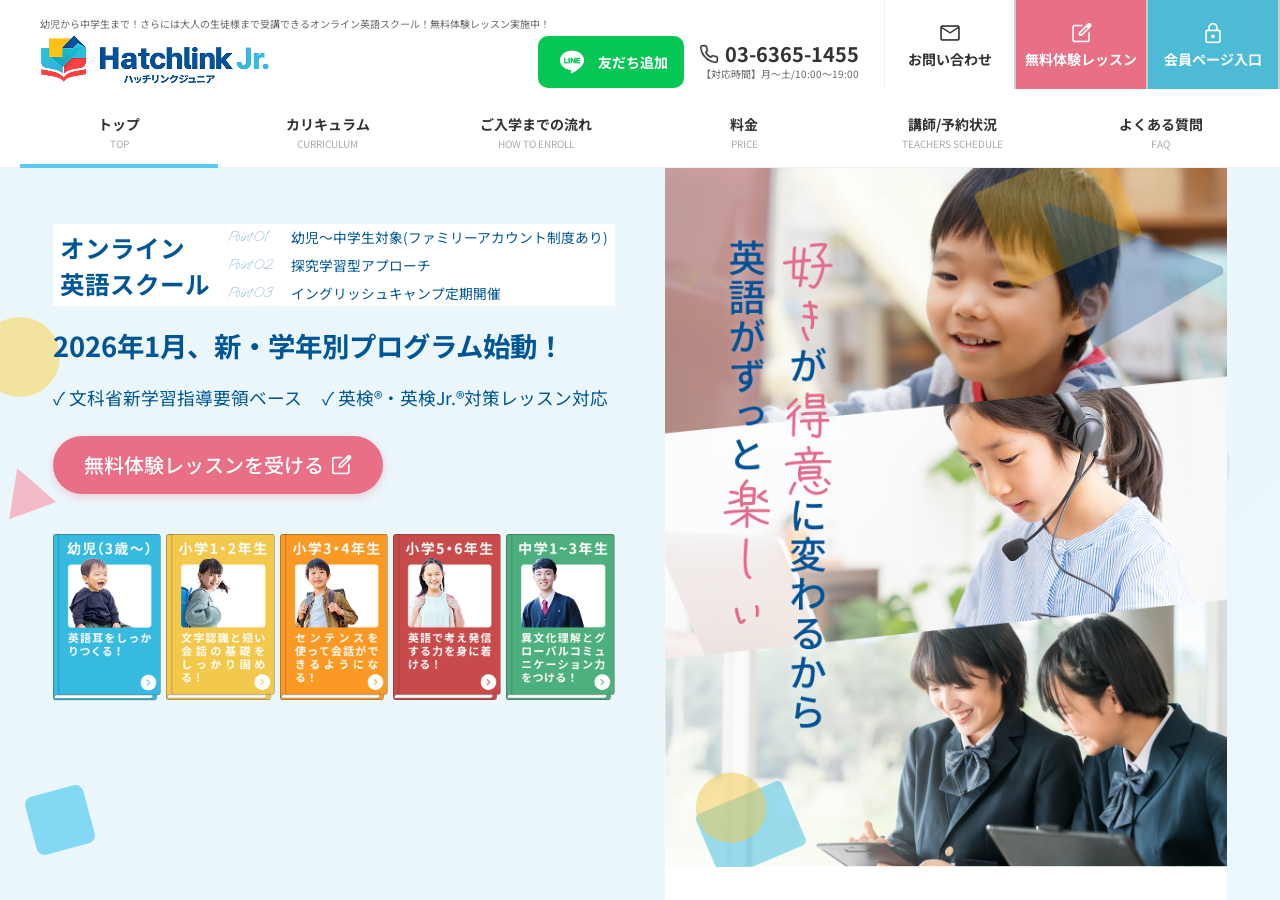
==== commit d44422b3: "smooth" ====
--- a/index.html
+++ b/index.html
@@ -2,7 +2,7 @@
 <html lang="ja">
   <head>
     <meta charset="UTF-8" />
-    <!-- <meta name="viewport" content="width=device-width, initial-scale=1, maximum-scale=1, user-scalable=no"> -->
+    <meta name="viewport" content="width=device-width, initial-scale=1, maximum-scale=1, user-scalable=no">
     <title>Hatchlink Jr.</title>
     <link
       href="https://fonts.googleapis.com/css2?family=Noto+Sans+JP:wght@400;500;700&family=Oooh+Baby&display=swap"
@@ -10,6 +10,7 @@
     />
     <link href="https://fonts.googleapis.com/css2?family=Yomogi&display=swap" rel="stylesheet">
     <link rel="stylesheet" href="https://cdnjs.cloudflare.com/ajax/libs/font-awesome/6.0.0-beta3/css/all.min.css">
+    <link rel="stylesheet" href="https://cdn.jsdelivr.net/npm/swiper@11/swiper-bundle.min.css">
     <link rel="stylesheet" href="./css/style.css" />
   </head>
   <body >
@@ -170,7 +171,7 @@
                     </h2>
                   </div>
                   <div class="check-list">
-                    <p>✓ 文科省新学習指導要領ベース&nbsp;&nbsp;&nbsp;&nbsp;✓ 英検®・英検Jr.®対策レッスン対応</p>
+                    <p>✓ 文科省新学習指導要領ベース&nbsp;&nbsp;&nbsp;&nbsp;&nbsp;✓ 英検®・英検Jr.®対策レッスン対応</p>
                   </div>
                   <div class="button-center hero-button">
                     <a href="https://www.hatchlinkjr.com/mypage/register" class="btn-curr-cta">
@@ -201,664 +202,647 @@
                 </div>
               </div>
             </section>
-            <div class="bottom-gray-fill"></div>
-          </div>
-          <div class="right-col">
-            <div class="image-wrapper-pc">
-              <img
-                src="img/FV-pc.png"
-                alt="Smiling Children"
-                class="main-visual"
-              />
-            </div>
-            <div class="image-wrapper">
-              <img
-                src="img/herob2.png"
-                alt="Smiling Children"
-                class="main-visual"
-              />
-            </div>
-    
-    
-            <div class="maxwith">
-              <div class="maxwith-background">
-                <img src="./img/maxwith.png" alt="" class="maxwith-img">
-              </div>
-    
-              <div class="max-hero-text-content">
-                <h1 class="max-hero-title">オンライン英語スクール</h1>
-                <ul class="max-point-list">
-                  <li>
-                    <p><span class="max-cursive-point">Point 01</span></p>
-                    <p>幼児〜中学生対象(ファミリーアカウント制度あり)</p>
-                  </li>
-                  <li>
-                    <p><span class="max-cursive-point">Point 02</span></p>
-                    <p>探究学習型アプローチ</p>
-                  </li>
-                  <li>
-                    <p><span class="max-cursive-point">Point 03</span></p>
-                    <p>イングリッシュキャンプ定期開催</p>
-                  </li>
-                </ul>
-                <div class="max-main-message">
-                  <h2>
-                    2026<span class="small">年</span>1<span class="small">月、</span>新・学年別プログラム始動！
-                  </h2>
-                </div>
-    
-                <div class="max-check-list">
-                  <p>✓ 文科省新学習指導要領ベース</p>
-                  <p>✓ 英検®・英検Jr.®対策レッスン対応</p>
-                </div>
-                <a href="https://www.hatchlinkjr.com/mypage/register" class="max-hero-cta-btn">
-                  <span>無料体験レッスンを受ける&nbsp;</span>
-                  <img src="./img/icon_edit.svg fill.png" alt="">
-                </a>
-              </div>
-            </div> 
-          
-            
-            <!-- News Section -->
-            <section class="news-section">
-              <div class="section-header">
-                <span class="section-label">NEWS</span>
-                <h3 class="section-title">新着情報</h3>
-              </div>
-              <div class="news-boder">
-                <div class="news-list">
-                  <article class="news-item">
-                    <div class="news-meta">
-                      <span class="date">2025.12.28</span>
-                      <span class="tag tag-blue">休校日のお知らせ</span>
-                    </div>
-                    <p class="news-body">
-                      【重要】2025年
-                      年末年始のサポート窓口休業のお知らせ　休業日：12月25日（木）、および12月30日（火）〜1月4日（日）／年始は1月5日（月）より順次サポート業務を再開いたします。期間中はご不便をおかけいたしますが、何卒ご理解いただきますようお願い申し上げます。
-                    </p>
-                  </article>
-                  <article class="news-item">
-                    <div class="news-meta">
-                      <span class="date">2025.12.28</span>
-                      <span class="tag tag-blue">おすすめ</span>
-                    </div>
-                    <p class="news-body">
-                      【受付開始!】2026年春ジュニアキャンプinバコロド開催決定&オンライン説明会のご案内
-                    </p>
-                  </article>
-                  <article class="news-item">
-                    <div class="news-meta">
-                      <span class="date">2025.12.28</span>
-                      <span class="tag tag-blue">お知らせ</span>
-                    </div>
-                    <p class="news-body">ホームページをリニューアルしました</p>
-                  </article>
-                </div>
-              </div>
-            </section>
-    
-            <!-- Curriculum Section -->
-            <section class="curriculum-section">
-              <div class="curr-header-wrap">
-                <div class="section-header">
-                  <span class="section-label">CURRICULUM</span>
-                  <h3 class="section-title">学年から探す</h3>
-                </div>
-              </div>
+            <div class="scrollright">
+              <div class="right-col">
+                <div class="image-wrapper-pc">
+                  <img
+                    src="img/FV-pc.png"
+                    alt="Smiling Children"
+                    class="main-visual"
+                  />
+                </div>
+                <div class="image-wrapper">
+                  <img
+                    src="img/herob2.png"
+                    alt="Smiling Children"
+                    class="main-visual"
+                  />
+                </div>
+        
+        
+                <div class="maxwith">
+                  <div class="maxwith-background">
+                    <img src="./img/maxwith.png" alt="" class="maxwith-img">
+                  </div>
+        
+                  <div class="max-hero-text-content">
+                    <h1 class="max-hero-title">オンライン英語スクール</h1>
+                    <ul class="max-point-list">
+                      <li>
+                        <p><span class="max-cursive-point">Point 01</span></p>
+                        <p>幼児〜中学生対象(ファミリーアカウント制度あり)</p>
+                      </li>
+                      <li>
+                        <p><span class="max-cursive-point">Point 02</span></p>
+                        <p>探究学習型アプローチ</p>
+                      </li>
+                      <li>
+                        <p><span class="max-cursive-point">Point 03</span></p>
+                        <p>イングリッシュキャンプ定期開催</p>
+                      </li>
+                    </ul>
+                    <div class="max-main-message">
+                      <h2>
+                        2026<span class="small">年</span>1<span class="small">月、</span>新・学年別プログラム始動！
+                      </h2>
+                    </div>
+        
+                    <div class="max-check-list">
+                      <p>✓ 文科省新学習指導要領ベース</p>
+                      <p>✓ 英検®・英検Jr.®対策レッスン対応</p>
+                    </div>
+                    <a href="https://www.hatchlinkjr.com/mypage/register" class="max-hero-cta-btn">
+                      <span>無料体験レッスンを受ける&nbsp;</span>
+                      <img src="./img/icon_edit.svg fill.png" alt="">
+                    </a>
+                  </div>
+                </div> 
               
-              <div class="book-carousel-re">
-                <div class="book-card blue">
-                  <img src="./img/小5・6.png" alt="">
-                </div>
-      
-                <div class="book-card yellow">
-                  <img src="./img/小5・6 (1).png" alt="">
-                </div>
-      
-                <div class="book-card red">
-                  <img src="./img/小3・4.png" alt="">
-                </div>
                 
-                <div class="book-card green">
-                  <img src="./img/小5・6 (2).png" alt="">
-                </div>
-      
-                <div class="book-card orange">
-                  <img src="./img/中学生.png" alt="">
-                </div>
-              </div>
-    
-              <div class="curr-footer">
-                <p class="curr-note">『できる』が増えたら、次の学年へ</p>
-                <div class="button-center">
-                  <a href="https://www.hatchlinkjr.com/mypage/register" class="btn-curr-cta">
-                    <p>無料体験レッスンを受ける</p>
-                    <div class="vector-img">
-                      <img src="./img/Vector.png" alt="">
-                    </div>
-                  </a>
-                </div>
-              </div>
-            </section>
-            <section class="threechild-section">
-              <img src="./img/threechild.png" alt="" class="threechild-section-img">
-            </section>
-    
-            <!-- Event n etc. Section -->
-            <div class="event-voice-cta-container">
-              <!-- Event Section -->
-              <section class="event-section">
-                <div class="event-header">
-                  <span class="event-label">| EVENT</span>
-                  <h3 class="event-title">イベント情報</h3>
-                  <p class="event-desc">
-                    ハッチリンクジュニアでは、
-                    定期的に楽しく魅力的なイベントを多数開催しています。ぜひチェックしてみてください！
-                  </p>
-                </div>
-                <div class="event-carousel">
-                  <div class="event-carousel-wrapper">
-                    <div class="carousel-event-image">
-                      <img src="./img/carasel2-1.png" alt="交流会イベント">
-                    </div>
-                    <div class="carousel-event-image">
-                      <img src="img/carasel2-2.png" alt="" />
-                    </div>
-                    <div class="carousel-event-image">
-                      <img src="./img/carasel2-3.png" alt="">
-                    </div>
-                    <div class="carousel-event-image">
-                      <img src="./img/carasel2-1.png" alt="交流会イベント">
-                    </div>
-                    <div class="carousel-event-image">
-                      <img src="img/carasel2-2.png" alt="" />
-                    </div>
-                    <div class="carousel-event-image">
-                      <img src="./img/carasel2-3.png" alt="">
-                    </div>
-                    <div class="carousel-event-image">
-                      <img src="./img/carasel2-1.png" alt="交流会イベント">
-                    </div>
-                    <div class="carousel-event-image">
-                      <img src="img/carasel2-2.png" alt="" />
-                    </div>
-                    <div class="carousel-event-image">
-                      <img src="./img/carasel2-3.png" alt="">
-                    </div>
-                  </div>
-                </div>
-                
-                    <button class="carousel-nav nav-left">
+                <!-- News Section -->
+                <section class="news-section">
+                  <div class="section-header">
+                    <span class="section-label">NEWS</span>
+                    <h3 class="section-title">新着情報</h3>
+                  </div>
+                  <div class="news-boder">
+                    <div class="news-list">
+                      <article class="news-item">
+                        <div class="news-meta">
+                          <span class="date">2025.12.28</span>
+                          <span class="tag tag-blue">休校日のお知らせ</span>
+                        </div>
+                        <p class="news-body">
+                          【重要】2025年
+                          年末年始のサポート窓口休業のお知らせ　休業日：12月25日（木）、および12月30日（火）〜1月4日（日）／年始は1月5日（月）より順次サポート業務を再開いたします。期間中はご不便をおかけいたしますが、何卒ご理解いただきますようお願い申し上げます。
+                        </p>
+                      </article>
+                      <article class="news-item">
+                        <div class="news-meta">
+                          <span class="date">2025.12.28</span>
+                          <span class="tag tag-blue">おすすめ</span>
+                        </div>
+                        <p class="news-body">
+                          【受付開始!】2026年春ジュニアキャンプinバコロド開催決定&オンライン説明会のご案内
+                        </p>
+                      </article>
+                      <article class="news-item">
+                        <div class="news-meta">
+                          <span class="date">2025.12.28</span>
+                          <span class="tag tag-blue">お知らせ</span>
+                        </div>
+                        <p class="news-body">ホームページをリニューアルしました</p>
+                      </article>
+                    </div>
+                  </div>
+                </section>
+        
+                <!-- Curriculum Section -->
+                <section class="curriculum-section">
+                  <div class="curr-header-wrap">
+                    <div class="section-header">
+                      <span class="section-label">CURRICULUM</span>
+                      <h3 class="section-title">学年から探す</h3>
+                    </div>
+                  </div>
+                  
+                  <div class="book-carousel-re">
+                    <div class="book-card blue">
+                      <img src="./img/小5・6.png" alt="">
+                    </div>
+          
+                    <div class="book-card yellow">
+                      <img src="./img/小5・6 (1).png" alt="">
+                    </div>
+          
+                    <div class="book-card red">
+                      <img src="./img/小3・4.png" alt="">
+                    </div>
+                    
+                    <div class="book-card green">
+                      <img src="./img/小5・6 (2).png" alt="">
+                    </div>
+          
+                    <div class="book-card orange">
+                      <img src="./img/中学生.png" alt="">
+                    </div>
+                  </div>
+        
+                  <div class="curr-footer">
+                    <p class="curr-note">『できる』が増えたら、次の学年へ</p>
+                    <div class="button-center">
+                      <a href="https://www.hatchlinkjr.com/mypage/register" class="btn-curr-cta">
+                        <p>無料体験レッスンを受ける</p>
+                        <div class="vector-img">
+                          <img src="./img/Vector.png" alt="">
+                        </div>
+                      </a>
+                    </div>
+                  </div>
+                </section>
+                <section class="threechild-section">
+                  <img src="./img/threechild.png" alt="" class="threechild-section-img">
+                </section>
+        
+                <!-- Event n etc. Section -->
+                <div class="event-voice-cta-container">
+                  <!-- Event Section -->
+                  <section class="event-section">
+                    <div class="event-header">
+                      <span class="event-label">| EVENT</span>
+                      <h3 class="event-title">イベント情報</h3>
+                      <p class="event-desc">
+                        ハッチリンクジュニアでは、
+                        定期的に楽しく魅力的なイベントを多数開催しています。ぜひチェックしてみてください！
+                      </p>
+                    </div>
+                    <div class="event-carousel swiper">
+                      <div class="swiper-wrapper">
+                        <div class="swiper-slide">
+                          <img src="./img/carasel2-1.png" alt="交流会イベント">
+                        </div>
+                        <div class="swiper-slide">
+                          <img src="img/carasel2-2.png" alt="" />
+                        </div>
+                        <div class="swiper-slide">
+                          <img src="./img/carasel2-3.png" alt="">
+                        </div>
+                      </div>
+                    </div>
+                    <button class="carousel-nav nav-left swiper-button-prev">
                       <svg width="8" height="14" viewBox="0 0 8 14" fill="none">
                         <path d="M7 1L1 7L7 13" stroke="#56ccf2" stroke-width="2" stroke-linecap="round"/>
                       </svg>
                     </button>
-    
-                    <button class="carousel-nav nav-right">
+                    <button class="carousel-nav nav-right swiper-button-next">
                       <svg width="8" height="14" viewBox="0 0 8 14" fill="none">
                         <path d="M1 1L7 7L1 13" stroke="#56ccf2" stroke-width="2" stroke-linecap="round"/>
                       </svg>
                     </button>
+                      
+                      <!-- Diagonal blue overlay -->
+                      <div class="bluetrangle">
+                        <img src="./img/bluetrangle.png" alt="">
+                      </div>
+                    </section>
+                </div>
+        
+                <section class="study-section">
+                  <img src="./img/study(PC).png" alt="" class="study-pc-img">
+                  <img src="./img/study.png" alt="" class="study-img">
+                  <img src="./img/study(sp).png" alt="" class="study-sp-img">
+                </section>
+        
+                <!-- Reasons Section -->
+                  <div class="reasons-header">
+                    <div class="reasons-label-wrap">
+                      <span class="reasons-label">REASONS</span>
+                    </div>
+                    <h3 class="reasons-title">
+                      選ばれる <span class="num">5</span> つの理由
+                    </h3>
+                  </div>
+          
+                  <div class="reason-separator"></div>
+          
+                  <div class="reason-block">
+                    <div class="reason-num"><img src="./img/01.png" alt=""></div>
+                    <div class="reason-text-area">
+                      <h4 class="reason-head">確かな学習効果</h4>
+                      <p class="reason-sub">
+                        新学習指導要領をベースにした「使える」カリキュラム
+                      </p>
+                      <p class="reason-desc">
+                        "聞く"、"話す"に加え、学習指導要領で重要視される"読む"、"書く"の力もバランスよく育成。英語４技能を総合的に伸ばすことができます。
+                      </p>
+                    </div>
+                    <div class="reason-img-area">
+                      <img src="img/reason1.png" alt="学習効果" />
+                    </div>
+                  </div>
+          
+                  <div class="reason-separator"></div>
+          
+                  <div class="reason-block">
+                    <div class="reason-num"><img src="./img/02.png" alt=""></div>
+                    <div class="reason-text-area">
+                      <h4 class="reason-head">知的好奇心を刺激</h4>
+                      <p class="reason-sub">英語で学ぶ「探究学習」イベント</p>
+                      <p class="reason-desc">
+                        Science, Coding,
+                        Artなど、子どもの「知りたい！」を引き出す特別レッスンを定期開催。英語"を"学ぶだけでなく、英語"で"学ぶ楽しさを体験し、思考力や表現力を育みます。
+                      </p>
+                    </div>
+                    <div class="reason-img-area">
+                      <img src="img/reason2.png" alt="探究学習" />
+                    </div>
+                  </div>
+          
+                  <div class="reason-separator"></div>
+          
+                  <div class="reason-block">
+                    <div class="reason-num"><img src="./img/03.png" alt=""></div>
+                    <div class="reason-text-area">
+                      <h4 class="reason-head">最良の伴走者</h4>
+                      <p class="reason-sub">児童専門のプロ講師陣と日本人サポート</p>
+                      <p class="reason-desc">
+                        採用率5%の厳しい審査をパスした、子ども教育のプロフェッショナルが担当。一人ひとりの個性やレベルに合わせ、明るく楽しく、そして熱心に指導を行います。
+                      </p>
+                    </div>
+                    <div class="reason-img-area">
+                      <img src="img/reason3.png" alt="プロ講師" />
+                    </div>
+                  </div>
+          
+                  <div class="reason-separator"></div>
+          
+                  <div class="reason-block">
+                    <div class="reason-num"><img src="./img/04.png" alt=""></div>
+                    <div class="reason-text-area">
+                      <h4 class="reason-head">無料シェア</h4>
+                      <p class="reason-sub">ご家族シェア・兄弟シェア可能</p>
+                      <p class="reason-desc">
+                        兄弟姉妹、ご両親など、1つのアカウントを家族みんなでシェアできます。無駄なくお得に、家族全員で英会話を楽しむことができます。
+                      </p>
+                    </div>
+                    <div class="reason-img-area">
+                      <img src="img/reason4.png" alt="家族シェア" />
+                    </div>
+                  </div>
+          
+                  <div class="reason-separator"></div>
+          
+                  <div class="reason-block">
+                    <div class="reason-num"><img src="./img/05.png" alt=""></div>
+                    <div class="reason-text-area">
+                      <h4 class="reason-head">英検対策</h4>
+                      <p class="reason-sub">
+                        初めての英検®︎合格から、その先のアカデミックな英語へ
+                      </p>
+                      <p class="reason-desc">
+                        英検®︎Jr.から英検®︎5級〜2級まで、各レベルに合わせた試験対策レッスンをご用意しました。合格のテクニックだけでなく、実践で"使える"本当の英語力を同時に養います。
+                      </p>
+                    </div>
+                    <div class="reason-img-area">
+                      <img src="img/reason5.png" alt="英検対策" />
+                    </div>
+                  </section>
+                </div>
+                
+                <!-- Teachers Section -->
+                <section class="teachers-section">
+                  <img src="./img/Rectangle 62.png" alt="" class="teachers-img">
+                  <div class="teachers-inner">
+                    <div class="teachers-header-area">
+                      <div class="teachers-header">
+                        <div class="teachers-label-wrap">
+                          <span class="teachers-label">TEACHERS</span>
+                        </div>
+                        <h3 class="teachers-title">講師紹介</h3>
+                      </div>
+                    </div>
+          
+                    <div class="teacher-intro-box">
+                      <h2>ハッチリンクジュニアの<br />英語講師ってどんな人？</h2>
+                      <div class="cloud-abosolute">
+                        <img src="./img/cloud.png" alt="">
+                      </div>
+                    </div>
+          
+                    <p class="teacher-lead-text">
+                      教員資格保持者を中心に、元気で明るく、子供さんの気持ちによりそう講師陣
+                    </p>
+          
+                    <div class="teacher-points-list">
+                      <div class="point-item">
+                        <div class="point-icon-wrapper">
+                          <span class="point-check">✔</span>
+                        </div>
+                        <div class="point-content">
+                          <h4 class="point-title">高い英語指導力</h4>
+                          <p class="point-desc">
+                            教職課程修了者やTESOL・TEFL等の資格を持つ講師が、正確で分かりやすい英語指導を行います。
+                          </p>
+                        </div>
+                      </div>
+          
+                      <div class="point-item">
+                        <div class="point-icon-wrapper">
+                          <span class="point-check">✔</span>
+                        </div>
+                        <div class="point-content">
+                          <h4 class="point-title">
+                            子どもたちへの指導に情熱を持つ講師陣
+                          </h4>
+                          <p class="point-desc">
+                            子どもたちに英語を教えたいという強い想いを持ち、学びを大切にする姿勢でレッスンを提供します。
+                          </p>
+                        </div>
+                      </div>
+          
+                      <div class="point-item">
+                        <div class="point-icon-wrapper">
+                          <span class="point-check">✔</span>
+                        </div>
+                        <div class="point-content">
+                          <h4 class="point-title">
+                            子どもが大好きで、目線に立ったレッスン
+                          </h4>
+                          <p class="point-desc">
+                            子どもの気持ちを理解し、一人ひとりのレベルや性格に合わせたやさしく丁寧な指導が特長です。
+                          </p>
+                        </div>
+                      </div>
+          
+                      <div class="point-item">
+                        <div class="point-icon-wrapper">
+                          <span class="point-check">✔</span>
+                        </div>
+                        <div class="point-content">
+                          <h4 class="point-title">
+                            安心して学べるコミュニケーション力
+                          </h4>
+                          <p class="point-desc">
+                            明るく親しみやすい講師が、英語が初めてのお子さまでも安心して参加できる雰囲気を作ります。
+                          </p>
+                        </div>
+                      </div>
+                    </div>
+          
+                    <div class="steps-container">
+                      <h3 class="steps-main-title">＼ デビューまでのステップ ／</h3>
+          
+                      <div class="steps-grid">
+                        <div class="step-card">
+                          <div class="step-header">
+                            <span class="step-cursive">Step 01</span>
+                            <span class="step-label">厳選な採用基準</span>
+                          </div>
+                          <div class="step-body">
+                            <ul>
+                              <li>書類審査</li>
+                              <li>２度の面接</li>
+                              <li>デモ授業</li>
+                            </ul>
+                          </div>
+                        </div>
+          
+                        <div class="step-card">
+                          <div class="step-header">
+                            <span class="step-cursive">Step 02</span>
+                            <span class="step-label">OJT研修30時間</span>
+                          </div>
+                          <div class="step-body">
+                            <p class="step-text">
+                              日本の子供達へ<br />指導欲・適正の<br />見極め
+                            </p>
+                          </div>
+                        </div>
+          
+                        <div class="step-card">
+                          <div class="step-header">
+                            <span class="step-cursive">Step 03</span>
+                            <span class="step-label">実地研修50時間</span>
+                          </div>
+                          <div class="step-body">
+                            <p class="step-text">
+                              年齢・レベル別<br />コーチング技術<br />の向上
+                            </p>
+                          </div>
+                        </div>
+                      </div>
+                    </div>
+                  </div>
+                </section>
+          
+                <!-- Satisfaction Section -->
+                <section class="satisfaction-section">
+                  <!-- <div class="satisfaction-section-img"> -->
+                    <img src="./img/semi.png" alt="" class="satisfaction-header">
+                    <img src="./img/semi_sp.png" alt="" class="satisfaction-header-sp">
+                  <!-- </div> -->
+          
+                </section>
+                <!-- Promo Side Column Section -->
+                <div class="promo-column">     
+                  <article class="promo-card">
+                    <div class="promo-img-wrapper"> 
+                      <img
+                        src="img/computer.png"
+                        alt="Family using laptop"
+                        class="promo-img"
+                      />
+                    </div>
+                    <div class="promo-content">
+                      <h4 class="promo-sub">1つのアカウントで家族みんな楽しめる！</h4>
+                      <h3 class="promo-title">アカウントシェアのご紹介</h3>
+          
+                      <p class="promo-text">
+                        1つの会員アカウントで、ご兄弟、ご家族の方々もご受講が可能です。ハッチリンクジュニアは子供専用オンライン英会話スクールですがお母様、お父様もアカウントを共有し英会話レッスンを受講することが出来ます。
+                      </p>
+                      <p class="promo-text">
+                        例えば月16回プランを選んで、月曜日・水曜日は一番上のお兄ちゃん、金曜日は下のお子さん、土曜日はお父さん！なんてことにも1つのアカウントで可能です。
+                      </p>
+                      <p class="promo-text">
+                        親御様がご受講される際の大人向け英会話教材も多数ご用意しております。
+                      </p>
+                    </div>
+                  </article>
+          
                   
-                  <!-- Diagonal blue overlay -->
-                  <div class="bluetrangle">
-                    <img src="./img/bluetrangle.png" alt="">
-                  </div>
-                </section>
+                  <article class="promo-card">
+                    <div class="promo-img-wrapper">
+                      
+                      <img
+                        src="./img/promo-test.png"
+                        alt="English Test Paper"
+                        class="promo-img"
+                      />
+                    </div>
+                    <div class="promo-content">
+                      <h4 class="promo-sub">
+                        英検合格のプロが、お子様の「自学自習」を徹底サポート。
+                      </h4>
+                      <h3 class="promo-title">英検コーチングプログラム</h3>
+          
+                      <p class="promo-text">
+                        オンラインレッスンに「コーチング」をプラス。お子様に合わせた学習計画と丁寧な課題添削で、合格まで迷わせません。苦手なパートを自信に変える、新しい学びのカタチ。
+                      </p>
+          
+                      <div class="promo-btn-wrapper">
+                        <a href="#" class="btn-promo-pink">
+                          プログラムの全容はこちら <span class="arrow">></span>
+                        </a>
+                      </div>
+                    </div>
+                  </article>
+          
+                    <!-- Voice Section -->
+                    <section class="voice-section">
+                      <div class="voice-header-container">
+                        <div class="voice-header">
+                          <span class="voice-label">| VOICE</span>
+                          <h3 class="voice-title">お客様の声</h3>
+                        </div>
+                      </div>
+          
+                      <div class="voice-list">
+                        <div class="voice-card left">
+                          <p class="voice-text">
+                            あんなに人見知りだった子<br />
+                            が、今では<span class="marker">先生と笑いながら</span><br />
+                            話しています
+                          </p>
+                          <p class="voice-meta">5歳・母</p>
+                        </div>
+          
+                        <div class="voice-card right">
+                          <p class="voice-text">
+                            学校の英語の授業で<span class="marker">自信満々</span><br />
+                            <span class="marker">に発言している</span>と聞き、驚い<br />
+                            ています
+                          </p>
+                          <p class="voice-meta">小4・父</p>
+                          <span class="voice-tail right"></span>
+                        </div>
+          
+                        <div class="voice-card left">
+                          <p class="voice-text">
+                            <span class="marker">英検準2級に一発合格！</span>本人<br />
+                            の興味に合わせた話題を振っ<br />
+                            てくれるので、反抗期でも楽<br />
+                            しく続いています
+                          </p>
+                          <p class="voice-meta">中2・母</p>
+                        </div>
+                      </div>
+          
+                      <!-- CTA inside voice section -->
+                    </section>
+                    <div class="voice-cta-area">
+                      <img src="./img/CTA.png" alt="" class="cta-bg-img" />
+                      <div class="voice-cta-content">
+                        <div class="voice-future">
+                          <p>さあ、英語の先にある</p>
+                          <p class="voice-future-font">ワクワクする未来へ</p>
+                        </div>
+                        <p class="voice-cta-desc">
+                          まずは2回の無料体験レッスンで、英語が<br />
+                          "楽しい"に変わるのを感じてみませんか。
+                        </p>
+                        <a href="https://www.hatchlinkjr.com/mypage/register" class="btn-voice-cta">
+                          <span>無料体験レッスンを受ける&nbsp;</span>
+                          <img src="./img/icon_edit.svg fill.png" alt="">
+                        </a>
+                      </div>
+                    </div>
+          
+                <!-- Promo Banners Section -->
+          <div class="banner-promo-section">
+          
+          <div class="banner-top-area">
+            <div class="banner-col-left">
+              <a href="#" class="promo-link">
+                <img src="./img/Link1.png" alt="User Voices" class="banner-img border-style" />
+              </a>
+              <a href="#" class="promo-link">
+                <img src="./img/link5.png" alt="Textbooks" class="banner-img" />
+              </a>
+              <a href="#" class="promo-link">
+                <img src="./img/Link3.png" alt="Campaign" class="banner-img" />
+              </a>
             </div>
-    
-            <section class="study-section">
-              <img src="./img/study(PC).png" alt="" class="study-pc-img">
-              <img src="./img/study.png" alt="" class="study-img">
-              <img src="./img/study(sp).png" alt="" class="study-sp-img">
-            </section>
-    
-            <!-- Reasons Section -->
-              <div class="reasons-header">
-                <div class="reasons-label-wrap">
-                  <span class="reasons-label">REASONS</span>
-                </div>
-                <h3 class="reasons-title">
-                  選ばれる <span class="num">5</span> つの理由
-                </h3>
-              </div>
-      
-              <div class="reason-separator"></div>
-      
-              <div class="reason-block">
-                <div class="reason-num"><img src="./img/01.png" alt=""></div>
-                <div class="reason-text-area">
-                  <h4 class="reason-head">確かな学習効果</h4>
-                  <p class="reason-sub">
-                    新学習指導要領をベースにした「使える」カリキュラム
-                  </p>
-                  <p class="reason-desc">
-                    "聞く"、"話す"に加え、学習指導要領で重要視される"読む"、"書く"の力もバランスよく育成。英語４技能を総合的に伸ばすことができます。
-                  </p>
-                </div>
-                <div class="reason-img-area">
-                  <img src="img/reason1.png" alt="学習効果" />
-                </div>
-              </div>
-      
-              <div class="reason-separator"></div>
-      
-              <div class="reason-block">
-                <div class="reason-num"><img src="./img/02.png" alt=""></div>
-                <div class="reason-text-area">
-                  <h4 class="reason-head">知的好奇心を刺激</h4>
-                  <p class="reason-sub">英語で学ぶ「探究学習」イベント</p>
-                  <p class="reason-desc">
-                    Science, Coding,
-                    Artなど、子どもの「知りたい！」を引き出す特別レッスンを定期開催。英語"を"学ぶだけでなく、英語"で"学ぶ楽しさを体験し、思考力や表現力を育みます。
-                  </p>
-                </div>
-                <div class="reason-img-area">
-                  <img src="img/reason2.png" alt="探究学習" />
-                </div>
-              </div>
-      
-              <div class="reason-separator"></div>
-      
-              <div class="reason-block">
-                <div class="reason-num"><img src="./img/03.png" alt=""></div>
-                <div class="reason-text-area">
-                  <h4 class="reason-head">最良の伴走者</h4>
-                  <p class="reason-sub">児童専門のプロ講師陣と日本人サポート</p>
-                  <p class="reason-desc">
-                    採用率5%の厳しい審査をパスした、子ども教育のプロフェッショナルが担当。一人ひとりの個性やレベルに合わせ、明るく楽しく、そして熱心に指導を行います。
-                  </p>
-                </div>
-                <div class="reason-img-area">
-                  <img src="img/reason3.png" alt="プロ講師" />
-                </div>
-              </div>
-      
-              <div class="reason-separator"></div>
-      
-              <div class="reason-block">
-                <div class="reason-num"><img src="./img/04.png" alt=""></div>
-                <div class="reason-text-area">
-                  <h4 class="reason-head">無料シェア</h4>
-                  <p class="reason-sub">ご家族シェア・兄弟シェア可能</p>
-                  <p class="reason-desc">
-                    兄弟姉妹、ご両親など、1つのアカウントを家族みんなでシェアできます。無駄なくお得に、家族全員で英会話を楽しむことができます。
-                  </p>
-                </div>
-                <div class="reason-img-area">
-                  <img src="img/reason4.png" alt="家族シェア" />
-                </div>
-              </div>
-      
-              <div class="reason-separator"></div>
-      
-              <div class="reason-block">
-                <div class="reason-num"><img src="./img/05.png" alt=""></div>
-                <div class="reason-text-area">
-                  <h4 class="reason-head">英検対策</h4>
-                  <p class="reason-sub">
-                    初めての英検®︎合格から、その先のアカデミックな英語へ
-                  </p>
-                  <p class="reason-desc">
-                    英検®︎Jr.から英検®︎5級〜2級まで、各レベルに合わせた試験対策レッスンをご用意しました。合格のテクニックだけでなく、実践で"使える"本当の英語力を同時に養います。
-                  </p>
-                </div>
-                <div class="reason-img-area">
-                  <img src="img/reason5.png" alt="英検対策" />
-                </div>
-              </section>
-            </div>
-            
-            <!-- Teachers Section -->
-            <section class="teachers-section">
-              <img src="./img/Rectangle 62.png" alt="" class="teachers-img">
-              <div class="teachers-inner">
-                <div class="teachers-header-area">
-                  <div class="teachers-header">
-                    <div class="teachers-label-wrap">
-                      <span class="teachers-label">TEACHERS</span>
-                    </div>
-                    <h3 class="teachers-title">講師紹介</h3>
-                  </div>
-                </div>
-      
-                <div class="teacher-intro-box">
-                  <h2>ハッチリンクジュニアの<br />英語講師ってどんな人？</h2>
-                  <div class="cloud-abosolute">
-                    <img src="./img/cloud.png" alt="">
-                  </div>
-                </div>
-      
-                <p class="teacher-lead-text">
-                  教員資格保持者を中心に、元気で明るく、子供さんの気持ちによりそう講師陣
-                </p>
-      
-                <div class="teacher-points-list">
-                  <div class="point-item">
-                    <div class="point-icon-wrapper">
-                      <span class="point-check">✔</span>
-                    </div>
-                    <div class="point-content">
-                      <h4 class="point-title">高い英語指導力</h4>
-                      <p class="point-desc">
-                        教職課程修了者やTESOL・TEFL等の資格を持つ講師が、正確で分かりやすい英語指導を行います。
-                      </p>
-                    </div>
-                  </div>
-      
-                  <div class="point-item">
-                    <div class="point-icon-wrapper">
-                      <span class="point-check">✔</span>
-                    </div>
-                    <div class="point-content">
-                      <h4 class="point-title">
-                        子どもたちへの指導に情熱を持つ講師陣
-                      </h4>
-                      <p class="point-desc">
-                        子どもたちに英語を教えたいという強い想いを持ち、学びを大切にする姿勢でレッスンを提供します。
-                      </p>
-                    </div>
-                  </div>
-      
-                  <div class="point-item">
-                    <div class="point-icon-wrapper">
-                      <span class="point-check">✔</span>
-                    </div>
-                    <div class="point-content">
-                      <h4 class="point-title">
-                        子どもが大好きで、目線に立ったレッスン
-                      </h4>
-                      <p class="point-desc">
-                        子どもの気持ちを理解し、一人ひとりのレベルや性格に合わせたやさしく丁寧な指導が特長です。
-                      </p>
-                    </div>
-                  </div>
-      
-                  <div class="point-item">
-                    <div class="point-icon-wrapper">
-                      <span class="point-check">✔</span>
-                    </div>
-                    <div class="point-content">
-                      <h4 class="point-title">
-                        安心して学べるコミュニケーション力
-                      </h4>
-                      <p class="point-desc">
-                        明るく親しみやすい講師が、英語が初めてのお子さまでも安心して参加できる雰囲気を作ります。
-                      </p>
-                    </div>
-                  </div>
-                </div>
-      
-                <div class="steps-container">
-                  <h3 class="steps-main-title">＼ デビューまでのステップ ／</h3>
-      
-                  <div class="steps-grid">
-                    <div class="step-card">
-                      <div class="step-header">
-                        <span class="step-cursive">Step 01</span>
-                        <span class="step-label">厳選な採用基準</span>
-                      </div>
-                      <div class="step-body">
-                        <ul>
-                          <li>書類審査</li>
-                          <li>２度の面接</li>
-                          <li>デモ授業</li>
-                        </ul>
-                      </div>
-                    </div>
-      
-                    <div class="step-card">
-                      <div class="step-header">
-                        <span class="step-cursive">Step 02</span>
-                        <span class="step-label">OJT研修30時間</span>
-                      </div>
-                      <div class="step-body">
-                        <p class="step-text">
-                          日本の子供達へ<br />指導欲・適正の<br />見極め
-                        </p>
-                      </div>
-                    </div>
-      
-                    <div class="step-card">
-                      <div class="step-header">
-                        <span class="step-cursive">Step 03</span>
-                        <span class="step-label">実地研修50時間</span>
-                      </div>
-                      <div class="step-body">
-                        <p class="step-text">
-                          年齢・レベル別<br />コーチング技術<br />の向上
-                        </p>
-                      </div>
-                    </div>
-                  </div>
-                </div>
-              </div>
-            </section>
-      
-            <!-- Satisfaction Section -->
-            <section class="satisfaction-section">
-              <!-- <div class="satisfaction-section-img"> -->
-                <img src="./img/semi.png" alt="" class="satisfaction-header">
-              <!-- </div> -->
-      
-            </section>
-            <!-- Promo Side Column Section -->
-            <div class="promo-column">     
-              <article class="promo-card">
-                <div class="promo-img-wrapper"> 
-                  <img
-                    src="img/computer.png"
-                    alt="Family using laptop"
-                    class="promo-img"
-                  />
-                </div>
-                <div class="promo-content">
-                  <h4 class="promo-sub">1つのアカウントで家族みんな楽しめる！</h4>
-                  <h3 class="promo-title">アカウントシェアのご紹介</h3>
-      
-                  <p class="promo-text">
-                    1つの会員アカウントで、ご兄弟、ご家族の方々もご受講が可能です。ハッチリンクジュニアは子供専用オンライン英会話スクールですがお母様、お父様もアカウントを共有し英会話レッスンを受講することが出来ます。
-                  </p>
-                  <p class="promo-text">
-                    例えば月16回プランを選んで、月曜日・水曜日は一番上のお兄ちゃん、金曜日は下のお子さん、土曜日はお父さん！なんてことにも1つのアカウントで可能です。
-                  </p>
-                  <p class="promo-text">
-                    親御様がご受講される際の大人向け英会話教材も多数ご用意しております。
-                  </p>
-                </div>
-              </article>
-      
-              
-              <article class="promo-card">
-                <div class="promo-img-wrapper">
-                  
-                  <img
-                    src="./img/promo-test.png"
-                    alt="English Test Paper"
-                    class="promo-img"
-                  />
-                </div>
-                <div class="promo-content">
-                  <h4 class="promo-sub">
-                    英検合格のプロが、お子様の「自学自習」を徹底サポート。
-                  </h4>
-                  <h3 class="promo-title">英検コーチングプログラム</h3>
-      
-                  <p class="promo-text">
-                    オンラインレッスンに「コーチング」をプラス。お子様に合わせた学習計画と丁寧な課題添削で、合格まで迷わせません。苦手なパートを自信に変える、新しい学びのカタチ。
-                  </p>
-      
-                  <div class="promo-btn-wrapper">
-                    <a href="#" class="btn-promo-pink">
-                      プログラムの全容はこちら <span class="arrow">></span>
-                    </a>
-                  </div>
-                </div>
-              </article>
-      
-                <!-- Voice Section -->
-                <section class="voice-section">
-                  <div class="voice-header-container">
-                    <div class="voice-header">
-                      <span class="voice-label">| VOICE</span>
-                      <h3 class="voice-title">お客様の声</h3>
-                    </div>
-                  </div>
-      
-                  <div class="voice-list">
-                    <div class="voice-card left">
-                      <p class="voice-text">
-                        あんなに人見知りだった子<br />
-                        が、今では<span class="marker">先生と笑いながら</span><br />
-                        話しています
-                      </p>
-                      <p class="voice-meta">5歳・母</p>
-                    </div>
-      
-                    <div class="voice-card right">
-                      <p class="voice-text">
-                        学校の英語の授業で<span class="marker">自信満々</span><br />
-                        <span class="marker">に発言している</span>と聞き、驚い<br />
-                        ています
-                      </p>
-                      <p class="voice-meta">小4・父</p>
-                      <span class="voice-tail right"></span>
-                    </div>
-      
-                    <div class="voice-card left">
-                      <p class="voice-text">
-                        <span class="marker">英検準2級に一発合格！</span>本人<br />
-                        の興味に合わせた話題を振っ<br />
-                        てくれるので、反抗期でも楽<br />
-                        しく続いています
-                      </p>
-                      <p class="voice-meta">中2・母</p>
-                    </div>
-                  </div>
-      
-                  <!-- CTA inside voice section -->
-                </section>
-                <div class="voice-cta-area">
-                  <img src="./img/CTA.png" alt="" class="cta-bg-img" />
-                  <div class="voice-cta-content">
-                    <div class="voice-future">
-                      <p>さあ、英語の先にある</p>
-                      <p class="voice-future-font">ワクワクする未来へ</p>
-                    </div>
-                    <p class="voice-cta-desc">
-                      まずは2回の無料体験レッスンで、英語が<br />
-                      "楽しい"に変わるのを感じてみませんか。
-                    </p>
-                    <a href="https://www.hatchlinkjr.com/mypage/register" class="btn-voice-cta">
-                      <span>無料体験レッスンを受ける&nbsp;</span>
-                      <img src="./img/icon_edit.svg fill.png" alt="">
-                    </a>
-                  </div>
-                </div>
-      
-            <!-- Promo Banners Section -->
-      <div class="banner-promo-section">
-      
-      <div class="banner-top-area">
-        <div class="banner-col-left">
-          <a href="#" class="promo-link">
-            <img src="./img/Link1.png" alt="User Voices" class="banner-img border-style" />
-          </a>
-          <a href="#" class="promo-link">
-            <img src="./img/link5.png" alt="Textbooks" class="banner-img" />
-          </a>
-          <a href="#" class="promo-link">
-            <img src="./img/Link3.png" alt="Campaign" class="banner-img" />
-          </a>
-        </div>
-      
-        <div class="banner-col-right">
-          <a href="#" class="promo-link">
-            <img src="./img/link4.png" alt="Hatchlink Baby" class="banner-img border-style" />
-          </a>
-        </div>
-      </div>
-      
-      <div class="banner-bottom-area">
-        <a href="#" class="promo-link">
-          <img src="./img/link1 (1).png" alt="Grade 5-6 Course" class="banner-img border-style" />
-        </a>
-      </div>
-      
-      </div>
-      <div class="column-footer-section">
-      
-      <div class="footer-content-gray">
-        <div class="footer-top-links">
-          <a href="https://www.hatchlinkjr.com/0116_2/top.html">子供英会話TOP</a>
-          <a href="https://www.hatchlinkjr.com/mypage/login">会員ページ</a>
-          <a href="https://www.hatchlinkjr.com/mypage/register">無料会員登録</a>
-        </div>
-      
-        <div class="footer-cols">
-          <div class="fc-left">
-            <div class="fc-group">
-              <a href="https://www.hatchlinkjr.com/%E3%82%B5%E3%83%BC%E3%83%93%E3%82%B9%E3%81%AB%E3%81%A4%E3%81%84%E3%81%A6">カリキュラム</a>
-              <a href="https://www.hatchlinkjr.com/jr-price-and-course">料金</a>
-              <a href="https://www.hatchlinkjr.com/jr-how-to-enroll">ご入学までの流れ</a>
-              <a href="https://www.hatchlinkjr.com/jr-teachers-schedules">講師紹介</a>
-            </div>
-      
-            <div class="fc-group">
-              <a href="https://aoba-bbt.global/">会社概要</a>
-              <a href="https://www.hatchlinkjr.com/%E7%89%B9%E5%AE%9A%E5%95%86%E5%8F%96%E5%BC%95%E6%B3%95%E3%81%AB%E5%9F%BA%E3%81%A5%E3%81%8F%E8%A1%A8%E8%A8%98">特定商取引法に基づく表記</a>
-              <a href="https://www.hatchlinkjr.com/%E7%89%B9%E5%AE%9A%E5%95%86%E5%8F%96%E5%BC%95%E6%B3%95%E3%81%AB%E5%9F%BA%E3%81%A5%E3%81%8F%E8%A1%A8%E8%A8%98">利用規約</a>
-              <a href="https://www.hatchlinkjr.com/%E3%83%97%E3%83%A9%E3%82%A4%E3%83%90%E3%82%B7%E3%83%BC%E3%83%9D%E3%83%AA%E3%82%B7%E3%83%BC">プライバシーポリシー</a>
-              <a href="https://www.hatchlinkjr.com/blog/2022%E5%B9%B4%E5%A4%8F%E4%BC%91%E3%81%BF%E3%82%AA%E3%83%B3%E3%83%A9%E3%82%A4%E3%83%B3%E3%82%B8%E3%83%A5%E3%83%8B%E3%82%A2%E3%82%AD%E3%83%A3%E3%83%B3%E3%83%97%E9%96%8B%E5%82%AC%E6%B1%BA%E5%AE%9A/">夏休みオンライン・ジュニアキャンプ</a>
-            </div>
-      
-            <div class="fc-group">
-              <a href="https://www.hatchlinkjr.com/%E4%BA%8B%E5%8B%99%E5%B1%80%E3%81%8A%E5%95%8F%E3%81%84%E5%90%88%E3%82%8F%E3%81%9B%E3%83%95%E3%82%A9%E3%83%BC%E3%83%A0">メールでお問い合わせ</a>
-              <a href="https://www.facebook.com/hatchlinkjr">Facebook</a>
-              <a href="https://www.instagram.com/hatchlink_junior/">Instagram</a>
+          
+            <div class="banner-col-right">
+              <a href="#" class="promo-link">
+                <img src="./img/link4.png" alt="Hatchlink Baby" class="banner-img border-style" />
+              </a>
             </div>
           </div>
-      
-          <div class="fc-right">
-            <div class="fc-group">
-              <a href="https://www.hatchlinkjr.com/faq-%E3%82%88%E3%81%8F%E3%81%82%E3%82%8B%E8%B3%AA%E5%95%8F">よくある質問/FAQ</a>
-              <a href="https://www.hatchlinkjr.com/%E3%83%86%E3%82%AD%E3%82%B9%E3%83%88%E3%83%96%E3%83%83%E3%82%AF">おすすめ英語教材</a>
+          
+          <div class="banner-bottom-area">
+            <a href="#" class="promo-link">
+              <img src="./img/link1 (1).png" alt="Grade 5-6 Course" class="banner-img border-style" />
+            </a>
+          </div>
+          
+          </div>
+          <div class="column-footer-section">
+          
+          <div class="footer-content-gray">
+            <div class="footer-top-links">
+              <a href="https://www.hatchlinkjr.com/0116_2/top.html">子供英会話TOP</a>
+              <a href="https://www.hatchlinkjr.com/mypage/login">会員ページ</a>
+              <a href="https://www.hatchlinkjr.com/mypage/register">無料会員登録</a>
             </div>
-      
-            <div class="fc-group spacer-1">
-              <a href="https://www.hatchlinkjr.com/news_release/160">第12回スピーチコンテスト</a>
-              <a href="https://www.hatchlinkjr.com/news_release/17">フィリピンの子供達と英語文通</a>
+          
+            <div class="footer-cols">
+              <div class="fc-left">
+                <div class="fc-group">
+                  <a href="https://www.hatchlinkjr.com/%E3%82%B5%E3%83%BC%E3%83%93%E3%82%B9%E3%81%AB%E3%81%A4%E3%81%84%E3%81%A6">カリキュラム</a>
+                  <a href="https://www.hatchlinkjr.com/jr-price-and-course">料金</a>
+                  <a href="https://www.hatchlinkjr.com/jr-how-to-enroll">ご入学までの流れ</a>
+                  <a href="https://www.hatchlinkjr.com/jr-teachers-schedules">講師紹介</a>
+                </div>
+          
+                <div class="fc-group">
+                  <a href="https://aoba-bbt.global/">会社概要</a>
+                  <a href="https://www.hatchlinkjr.com/%E7%89%B9%E5%AE%9A%E5%95%86%E5%8F%96%E5%BC%95%E6%B3%95%E3%81%AB%E5%9F%BA%E3%81%A5%E3%81%8F%E8%A1%A8%E8%A8%98">特定商取引法に基づく表記</a>
+                  <a href="https://www.hatchlinkjr.com/%E7%89%B9%E5%AE%9A%E5%95%86%E5%8F%96%E5%BC%95%E6%B3%95%E3%81%AB%E5%9F%BA%E3%81%A5%E3%81%8F%E8%A1%A8%E8%A8%98">利用規約</a>
+                  <a href="https://www.hatchlinkjr.com/%E3%83%97%E3%83%A9%E3%82%A4%E3%83%90%E3%82%B7%E3%83%BC%E3%83%9D%E3%83%AA%E3%82%B7%E3%83%BC">プライバシーポリシー</a>
+                  <a href="https://www.hatchlinkjr.com/blog/2022%E5%B9%B4%E5%A4%8F%E4%BC%91%E3%81%BF%E3%82%AA%E3%83%B3%E3%83%A9%E3%82%A4%E3%83%B3%E3%82%B8%E3%83%A5%E3%83%8B%E3%82%A2%E3%82%AD%E3%83%A3%E3%83%B3%E3%83%97%E9%96%8B%E5%82%AC%E6%B1%BA%E5%AE%9A/">夏休みオンライン・ジュニアキャンプ</a>
+                </div>
+          
+                <div class="fc-group">
+                  <a href="https://www.hatchlinkjr.com/%E4%BA%8B%E5%8B%99%E5%B1%80%E3%81%8A%E5%95%8F%E3%81%84%E5%90%88%E3%82%8F%E3%81%9B%E3%83%95%E3%82%A9%E3%83%BC%E3%83%A0">メールでお問い合わせ</a>
+                  <a href="https://www.facebook.com/hatchlinkjr">Facebook</a>
+                  <a href="https://www.instagram.com/hatchlink_junior/">Instagram</a>
+                </div>
+              </div>
+          
+              <div class="fc-right">
+                <div class="fc-group">
+                  <a href="https://www.hatchlinkjr.com/faq-%E3%82%88%E3%81%8F%E3%81%82%E3%82%8B%E8%B3%AA%E5%95%8F">よくある質問/FAQ</a>
+                  <a href="https://www.hatchlinkjr.com/%E3%83%86%E3%82%AD%E3%82%B9%E3%83%88%E3%83%96%E3%83%83%E3%82%AF">おすすめ英語教材</a>
+                </div>
+          
+                <div class="fc-group spacer-1">
+                  <a href="https://www.hatchlinkjr.com/news_release/160">第12回スピーチコンテスト</a>
+                  <a href="https://www.hatchlinkjr.com/news_release/17">フィリピンの子供達と英語文通</a>
+                </div>
+          
+                <div class="fc-group spacer-2">
+                  <a href="https://www.hatchlinkjr.com/blog/">公式ブログ</a>
+                  <a href="https://www.hatchlinkjr.com/%E3%81%8A%E5%8F%8B%E9%81%94%E7%B4%B9%E4%BB%8B%E7%89%B9%E5%85%B8">お友達紹介特典</a>
+                  <a href="https://www.hatchlinkjr.com/school">学校・塾向けサービス</a>
+                </div>
+              </div>
             </div>
-      
-            <div class="fc-group spacer-2">
-              <a href="https://www.hatchlinkjr.com/blog/">公式ブログ</a>
-              <a href="https://www.hatchlinkjr.com/%E3%81%8A%E5%8F%8B%E9%81%94%E7%B4%B9%E4%BB%8B%E7%89%B9%E5%85%B8">お友達紹介特典</a>
-              <a href="https://www.hatchlinkjr.com/school">学校・塾向けサービス</a>
+          
+            <div class="footer-ssl-info">
+              <p>
+                SSLによるセキュリティ通信当サイトでは、お客様が入力された 個人情報を安全に送受信するために、<br>
+                SSL (Secure SocketLayer)を利用した 暗号化通信を採用しています
+              </p>
             </div>
           </div>
-        </div>
-      
-        <div class="footer-ssl-info">
-          <p>
-            SSLによるセキュリティ通信当サイトでは、お客様が入力された 個人情報を安全に送受信するために、<br>
-            SSL (Secure SocketLayer)を利用した 暗号化通信を採用しています
-          </p>
-        </div>
-      </div>
-      
-      <div class="footer-copyright-bar">
-        © 2010-2026 こども専用オンライン英会話 ハッチリンクジュニア
-      </div>
-      
-      </div>
-                </div>
+          
+          <div class="footer-copyright-bar">
+            © 2010-2026 こども専用オンライン英会話 ハッチリンクジュニア
+          </div>
+          
+          </div>
+                    </div>
+              </div>
+            </div>
           </div>
         </div>
       </div>
     </div>
 
+    <script src="https://cdn.jsdelivr.net/npm/swiper@11/swiper-bundle.min.js"></script>
     <script src="js/top.js"></script>
-    <!-- <script>
+    <script>
   document.addEventListener('keydown', function(e) {
     if ((e.ctrlKey || e.metaKey) && (e.key === '+' || e.key === '-' || e.key === '=')) {
         e.preventDefault(); // blocks zoom in/out
@@ -870,7 +854,7 @@
         e.preventDefault(); // blocks zoom with Ctrl + mouse wheel
     }
 }, { passive: false });
-    </script> -->
+    </script>
   </body>
   
 </html>
--- a/css/style.css
+++ b/css/style.css
@@ -9,7 +9,7 @@
 html, body {
   margin: 0;
   padding: 0;
-  overflow: hidden;
+  /* overflow: hidden; */
   width: 100%;
   height: 100%;
 }
@@ -37,7 +37,7 @@
   overflow-x: hidden;
   width: 100%;
   max-width: 100%;
-  /* overflow-y: hidden; */
+  overflow-y: hidden;
 }
 
 img {
@@ -60,7 +60,7 @@
 
 .mainfix {
   height: 100vh;          /* 常に画面基準 */															
-overflow: hidden;       /* はみ出しを切る */														
+overflow: hidden;      													
 position: relative;	
 }
 
@@ -158,6 +158,10 @@
   width: 100%;
 }
 
+.satisfaction-header-sp {
+  display: none;
+}
+
 .line-img {
   height: 36px;
   width: auto;
@@ -348,45 +352,54 @@
 .page-grid {
   display: flex;
   width: 100%;
-  max-width: 1920px;
   margin: 0 auto;
   background: #fff;
-  min-height: 100vh;
   position: relative;
   overflow-x: hidden;
   box-sizing: border-box;
-}
-
-.left-col {
-  background: linear-gradient(135deg, #ebf6fb 0%, #ebf7fc 100%);
-  width: 100%;
-  height: 100vh;
-  flex-direction: column;
+  position: relative;
   top: 167px;
-  position: fixed;
+}
+
+.left-col { 
+  background: linear-gradient(135deg, #ebf6fb 0%, #ebf7fc 100%); 
+  width: 100%; 
+  height: 100vh; 
+  flex-direction: column; 
+  top: 0px;
+  position: relative; 
+  overflow-y: auto;
+}
+
+.scrollright {
+  width: 50%;
+  height: calc(100vh - 167px);
+  position: relative;
+  top: 0;
+  right: -50%;
+  overflow-y: auto;
+  /* display: flex; */
+  /* justify-content: center; */
 }
 
 .right-col {
-  right: calc(-324.923px + 25.031vw);
-  /* right: 0px;  */
-  max-width: 760px ; 
-  width: calc(100% - 60px);
+  width: calc(164.286px + 31.027vw);
   background: #fff;
-  position: absolute;
-  top: 167px;
-  /* overflow: visible; */
-  z-index: 3;
+  position: relative;
+  right: calc(51.714px - 6.027vw);
+  top: 0px;
+  z-index: 6;
   box-sizing: border-box;
+  min-height: calc(100vh - 167px);
 }
 
 /* --- Hero Section (Left Column) --- */
 .hero-bg {
   background: linear-gradient(135deg, #ebf6fb 0%, #ebf7fc 100%);
-  padding: 0 calc(-324.923px + 24.031vw);
+  padding: 0 calc(-112.571px + 12.946vw);
   width: 100%;
   height: calc(100% - 167px);
-  position: relative;
-  overflow: hidden;
+  position: fixed;
   display: flex;
   flex-direction: column;
   justify-content: center;
@@ -455,22 +468,23 @@
 
 .hero-online {
   display: flex;
-  width: 724px;
+  width: calc(164.286px + 31.027vw);
   justify-content: space-between;
   align-items: center;
   gap: 5px;
-  padding: 3px 12px;
+  padding: 3px calc(-3.000px + 0.781vw);;
   background-color: #ffffff;
 }
 
 .hero-title {
   color: #005695;
-  font-size: 36px;
-  font-weight: 700;
+  font-size: calc(1.714px + 1.786vw);
+  font-weight: 700;
+  letter-spacing: 0;
 }
 
 .point-list li {
-  font-size: 18px;
+  font-size: calc(5.143px + 0.67vw);
   color: #005695;
   margin-bottom: 8px;
   display: flex;
@@ -483,10 +497,11 @@
 
 .cursive-point {
   font-family: "Oooh Baby", cursive;
-  font-size: 20px;
+  font-size: calc(5.143px + 0.67vw);
   color: #88bbd6;
-  margin-right: 10px;
+  margin-right: calc(-11.429px + 1.116vw);
   min-width: 60px;
+  letter-spacing: -0.4px;
 }
 
 .main-message {
@@ -495,17 +510,13 @@
 }
 
 .main-message h2 {
-  font-size: 36px;
+  font-size: calc(10.286px + 1.339vw);
   line-height: 1.4;
   font-weight: 700;
 }
 
-.main-message .small {
-  font-size: 20px;
-}
-
 .check-list p {
-  font-size: 22px;
+  font-size: calc(9.143px + 0.67vw);
   color: #005695;
   margin-bottom: 8px;
 }
@@ -779,9 +790,15 @@
 
 .allgrades {
   margin-top: 40px;
-  width: 724px;
+  width: calc(164.286px + 31.027vw);
   display: flex;
   gap: 5px;
+  z-index: 1000;
+}
+
+.grade {
+  z-index: 100;
+  width: 20%;
 }
 
 .grade img {
@@ -1982,16 +1999,25 @@
   display: flex;
   align-items: center;
   justify-content: center;
-  padding: 0 10px;
-}
-
+}
+
+.swiper-wrapper {
+  width: 100%;
+}
+.swiper-slide {
+  width: 100%;
+}
+
+.swiper-slide img {
+  width: 100%;
+}
 .event-carousel-wrapper {
   display: flex;
   align-items: flex-start;
   transition: transform 1s ease-in-out;
   will-change: transform;
   cursor: grab;
-  height: 188px;
+  /* height: 188px; */
   margin-bottom: 100px;
 }
 
@@ -2038,11 +2064,59 @@
 }
 
 .nav-left {
-  left: 20px;
+  left: 30px;
 }
 
 .nav-right {
-  right: 20px;
+  right: 30px;
+}
+
+/* Override Swiper default button styles to maintain custom styling */
+.carousel-nav.swiper-button-prev,
+.carousel-nav.swiper-button-next {
+  position: absolute;
+  top: 82%;
+  transform: translateY(-50%);
+  width: 40px;
+  height: 40px;
+  border-radius: 50%;
+  border: 2px solid #56ccf2;
+  background: rgba(255, 255, 255, 0.95);
+  cursor: pointer;
+  z-index: 10;
+  display: flex;
+  align-items: center;
+  justify-content: center;
+  padding: 0;
+  transition: all 0.2s;
+  margin: 0;
+  padding: 8px;
+}
+
+.carousel-nav.swiper-button-prev:hover,
+.carousel-nav.swiper-button-next:hover {
+  background: #56ccf2;
+}
+
+.carousel-nav.swiper-button-prev:hover svg path,
+.carousel-nav.swiper-button-next:hover svg path {
+  stroke: #fff;
+}
+
+.carousel-nav.swiper-button-prev.nav-left {
+  left: 30px;
+  right: auto;
+}
+
+.carousel-nav.swiper-button-next.nav-right {
+  right: 30px;
+  left: auto;
+}
+
+/* Hide Swiper's default arrow icons */
+.carousel-nav.swiper-button-prev::after,
+.carousel-nav.swiper-button-next::after {
+  display: none;
 }
 
 .carousel-main-slide {
@@ -2437,55 +2511,8 @@
   display: none;
 }
 
-@media (max-width: 1600px) {
-  .right-col {
-    right: 40px;
-  }
-
-  .hero-bg {
-    padding: 45px 40px;
-  }
-}
-
-@media (max-width: 1490px) {
-  .right-col {
-    right: 20px;
-  }
-
-  .hero-bg {
-    padding: 45px 20px;
-  }
-}
-
-@media (max-width: 1740px) {
-  .right-col {
-    width: 680px;
-  }
-}
-
-@media (max-width: 1439px) {
-  .right-col {
-    right: 0px;
-  }
-  .hero-title {
-    font-size: 32px;
-  }
-
-  .main-message h2 {
-    font-size: 32px;
-  }
-
-  .hero-bg {
-    padding: 45px 20px;
-  }
-}
 
 @media (max-width: 1420px) {
- 
-  .right-col {
-    right: 30px;
-    width: 600px;
-  }
 
   .max-hero-title {
     color: white;
@@ -2493,51 +2520,22 @@
     font-weight: 680;
     margin-bottom: 24px;
   }
-  
-  .hero-online {
-    display: flex;
-    width: 680px;
-    justify-content: space-between;
-    align-items: center;
-    gap: 5px;
-    padding: 3px 12px;
-    background-color: #ffffff;
-  }  
-
-  .allgrades {
-    width: 680px;
-  }
-
-  .point-list li {
-    font-size: 16px;
-  }
 
   .check-list {
     font-size: 20px;
   }
-
-  .hero-bg {
-    padding-inline: 30px;
-  }
   
 }
 
-@media (max-width: 1300px) {
-
-  .hero-text-content {
+@media (max-width: 1024px) {
+
+  /* .hero-text-content {
     display: none;
-  }
-
-  .allgrades {
+  } */
+
+  /* .allgrades {
     display: none !important;
-  }
-
-
-  .right-col {
-    width: 600px;
-    left: 50%;
-    transform: translateX(-50%);
-  }
+  } */
 
   .maxwith {
     display: block;
@@ -2634,6 +2632,15 @@
 
 /* --- Tablet Breakpoint (max-width: 1024px) --- */
 @media (max-width: 1024px) {
+  .scrollright {
+    width: 100% !important;
+    right: 0;
+  }
+
+  .right-col {
+    max-width: 1024px !important;
+  }
+
   .page-grid {
     flex-direction: column;
   }
@@ -2681,11 +2688,10 @@
   }
 
   .right-col {
-    /* margin-left: auto; */
     right: 0;
+    max-width: 600px;
     width: 100%;
     transition:right 0.3s;
-    /* position:relative; */
     box-sizing: border-box;
   }
 
@@ -2990,17 +2996,25 @@
     stroke: #fff;
   }
   
-  .nav-left {
-    left: 249px;
-  }
+
+
+  /* Override Swiper default button styles for mobile */
   
-  .nav-right {
-    right: 30px;
-  }
-
 }
 
 @media (max-width: 620px) {
+    .carousel-nav.swiper-button-prev.nav-left {
+      left: 249px;
+      right: auto;
+      top: 105%;
+    }
+    
+    .carousel-nav.swiper-button-next.nav-right {
+      right: 30px;
+      left: auto;
+      top: 105%;
+    }
+
     .study-img {
       display: block;
       width: 100%;
@@ -3039,6 +3053,14 @@
 
     .teachers-inner {
       padding: 100px 20px 0;
+    }
+
+    .nav-left {
+      left: 249px;
+    }
+    
+    .nav-right {
+      right: 30px;
     }
 
     .promo-content {
@@ -3135,10 +3157,6 @@
       margin-inline: auto;
     }
   
-    .study-img {
-      display: none;
-    }
-
     .maxwith-background {
       height: 791px;
     }
@@ -3165,13 +3183,22 @@
   }
   
   .book-card {
-    
     scroll-snap-align: center;
     flex-shrink: 0;
     width: 100%;
     padding: 20px;
-    /* width: 380px;
-    min-width: 380px;
-    height: 541px; */
+  }
+
+  .satisfaction-header {
+    display: none;
+  }
+
+  .satisfaction-header-sp {
+    display: block;
+    width: 100%;
+  }
+
+  .teacher-points-list {
+    padding: 0;
   }
 }
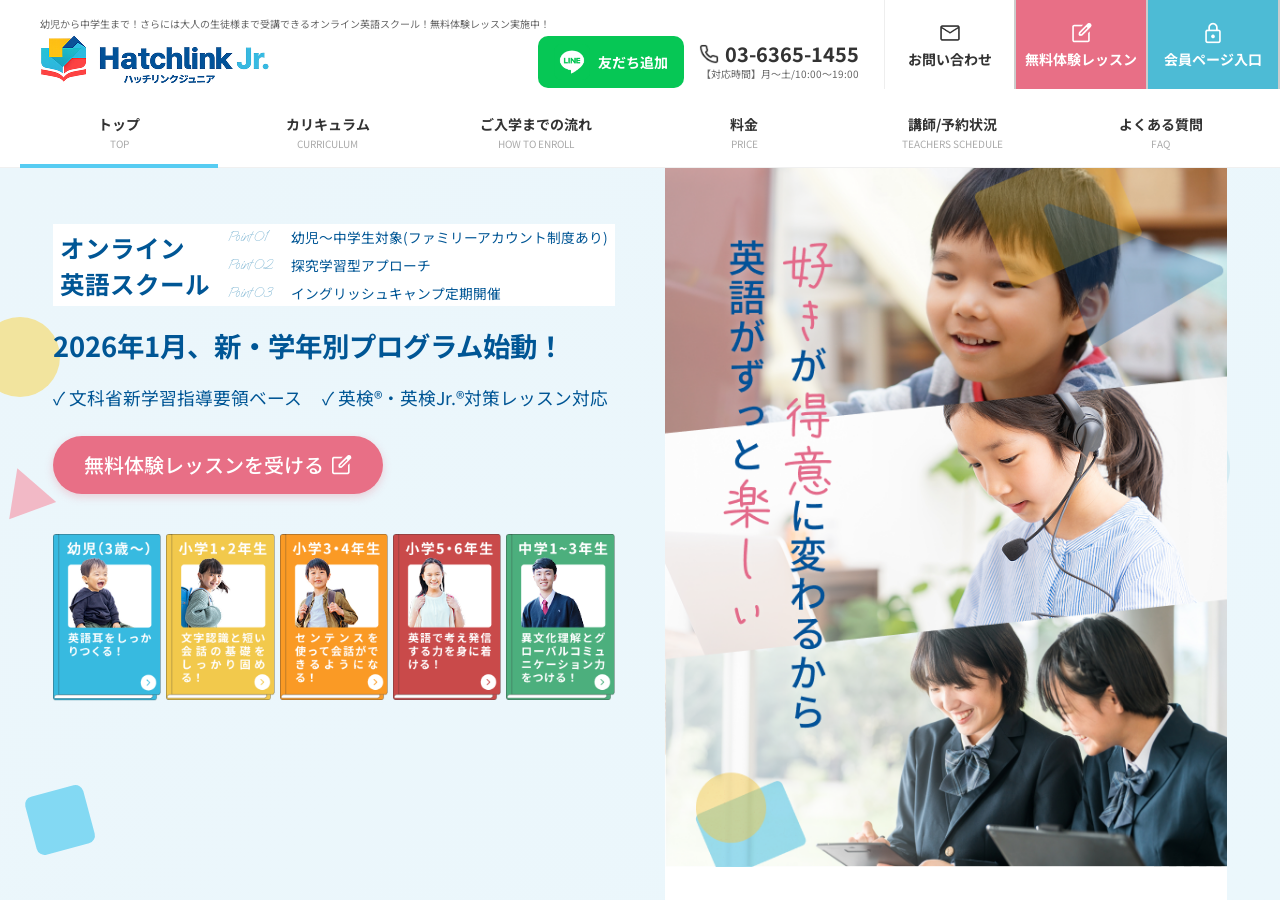
==== commit 197f9248: "d" ====
--- a/index.html
+++ b/index.html
@@ -1,5 +1,4 @@
-<!DOCTYPE html>
-<html lang="ja">
+
   <head>
     <meta charset="UTF-8" />
     <meta name="viewport" content="width=device-width, initial-scale=1, maximum-scale=1, user-scalable=no">
--- a/css/style.css
+++ b/css/style.css
@@ -374,9 +374,9 @@
 .scrollright {
   width: 50%;
   height: calc(100vh - 167px);
-  position: relative;
+  position: absolute;
   top: 0;
-  right: -50%;
+  right: 0;
   overflow-y: auto;
   /* display: flex; */
   /* justify-content: center; */
@@ -2684,7 +2684,7 @@
   }
 
   .header-main {
-    margin-bottom: 13px;
+    margin-bottom: 8px;
   }
 
   .right-col {
@@ -2693,6 +2693,7 @@
     width: 100%;
     transition:right 0.3s;
     box-sizing: border-box;
+    overflow-x: hidden;
   }
 
   .hero-text-content {
@@ -2752,7 +2753,7 @@
   .header-actions {
     position: relative;
     margin-right: 2px;
-    margin-top: 40px;
+    margin-top: 35px;
     gap: 5px;
   }
   .br-mobile {
@@ -2760,7 +2761,7 @@
   }
 
   .logo-area {
-    margin-top: 16px;
+    margin-top: 11px;
   }
 
   .study-section {
@@ -3201,4 +3202,4 @@
   .teacher-points-list {
     padding: 0;
   }
-}+}
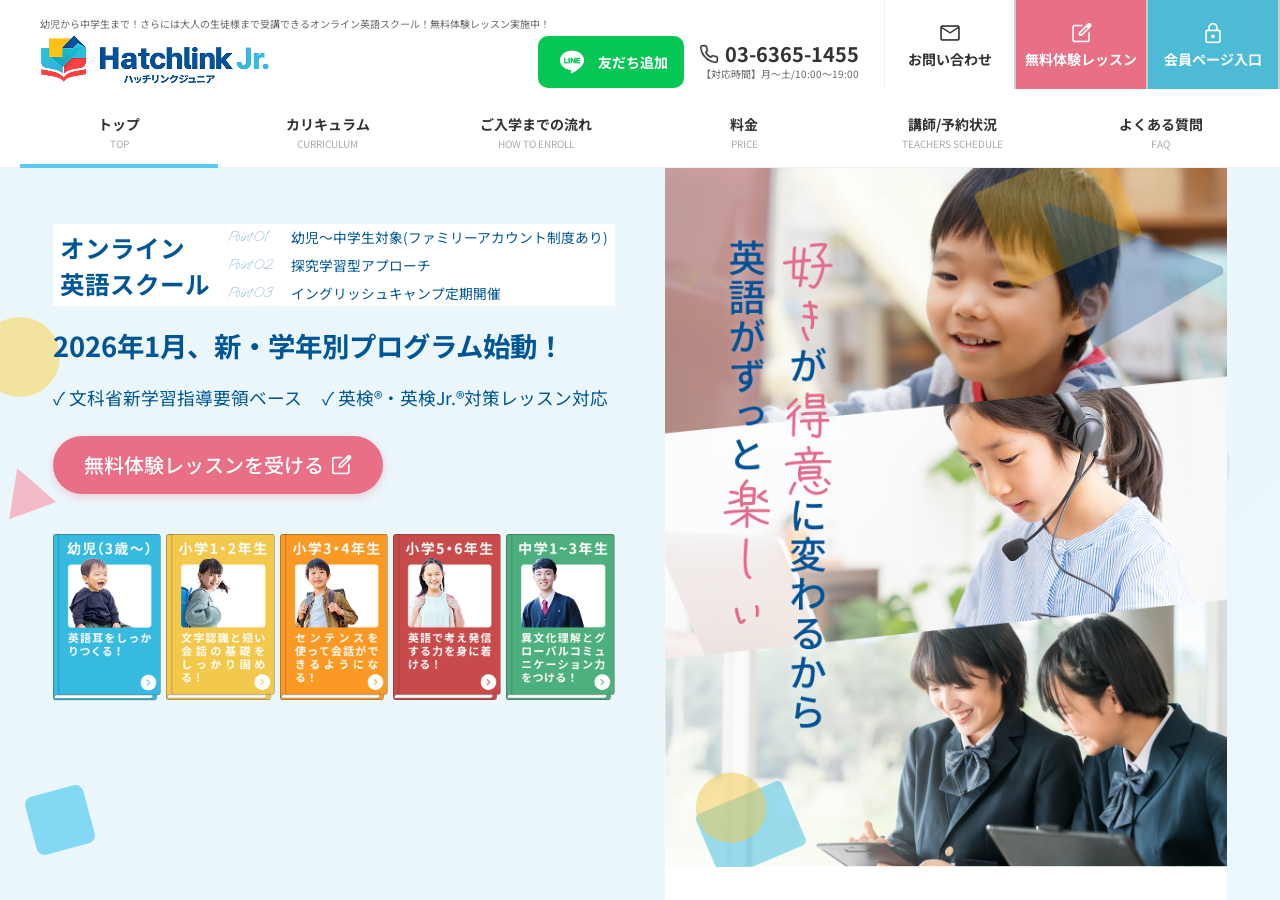
==== commit 17e2e111: "d" ====
--- a/index.html
+++ b/index.html
@@ -1,4 +1,5 @@
-
+<!DOCTYPE html>
+<html lang="ja">
   <head>
     <meta charset="UTF-8" />
     <meta name="viewport" content="width=device-width, initial-scale=1, maximum-scale=1, user-scalable=no">
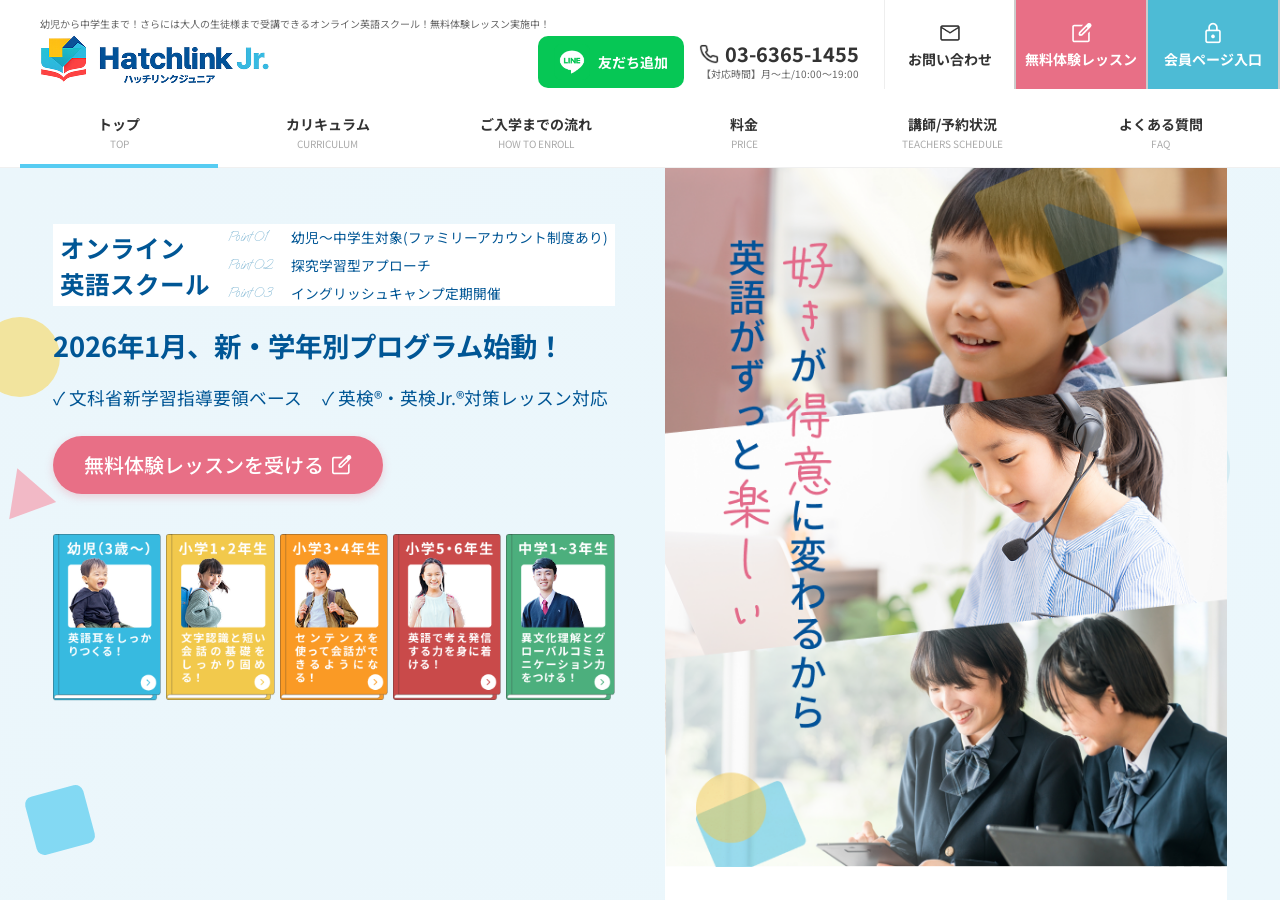
==== commit f3ab3e33: "df" ====
--- a/index.html
+++ b/index.html
@@ -1,5 +1,4 @@
-<!DOCTYPE html>
-<html lang="ja">
+
   <head>
     <meta charset="UTF-8" />
     <meta name="viewport" content="width=device-width, initial-scale=1, maximum-scale=1, user-scalable=no">
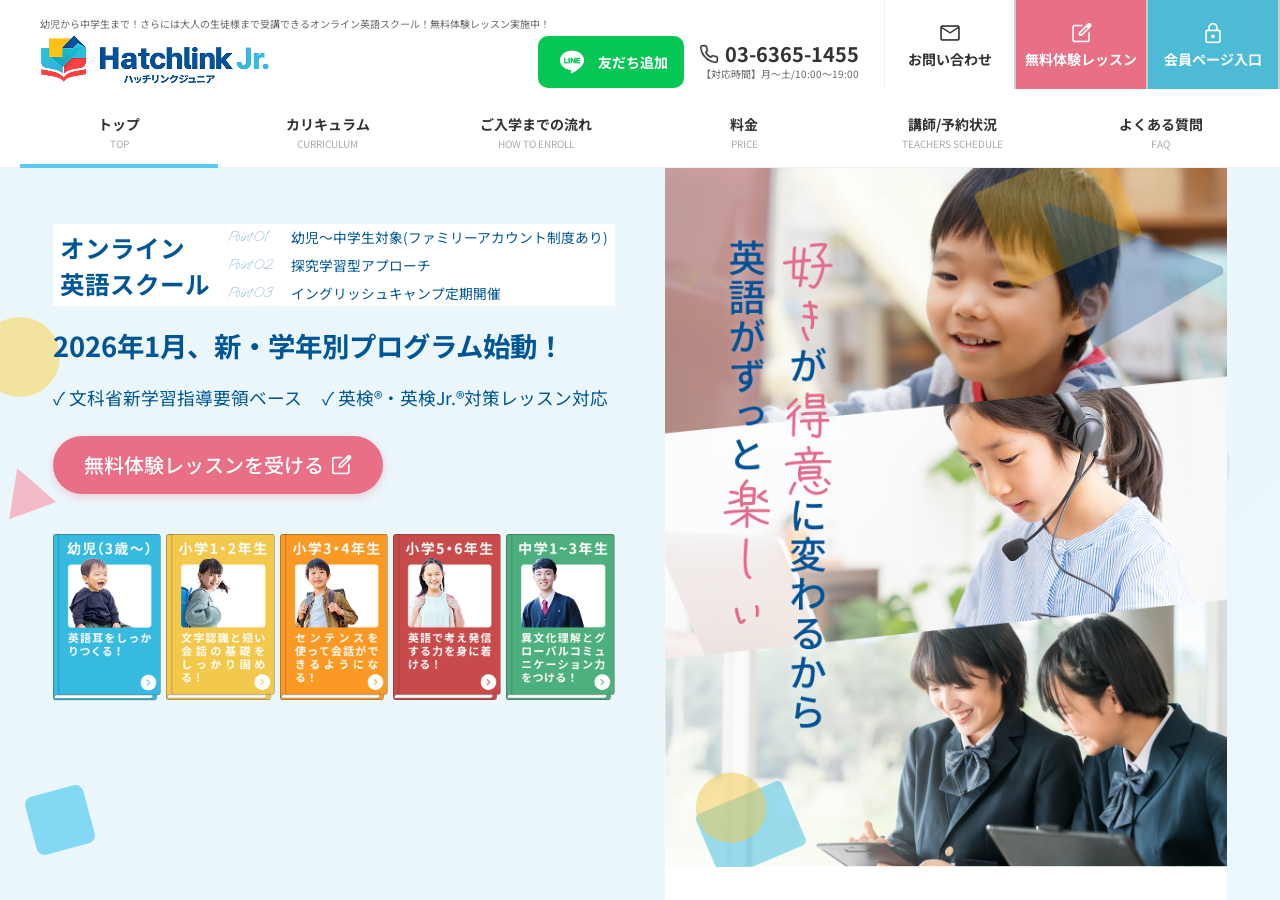
==== commit dff469a6: "dfdf" ====
--- a/index.html
+++ b/index.html
@@ -1,4 +1,5 @@
-
+<!DOCTYPE html>
+<html lang="ja">
   <head>
     <meta charset="UTF-8" />
     <meta name="viewport" content="width=device-width, initial-scale=1, maximum-scale=1, user-scalable=no">
